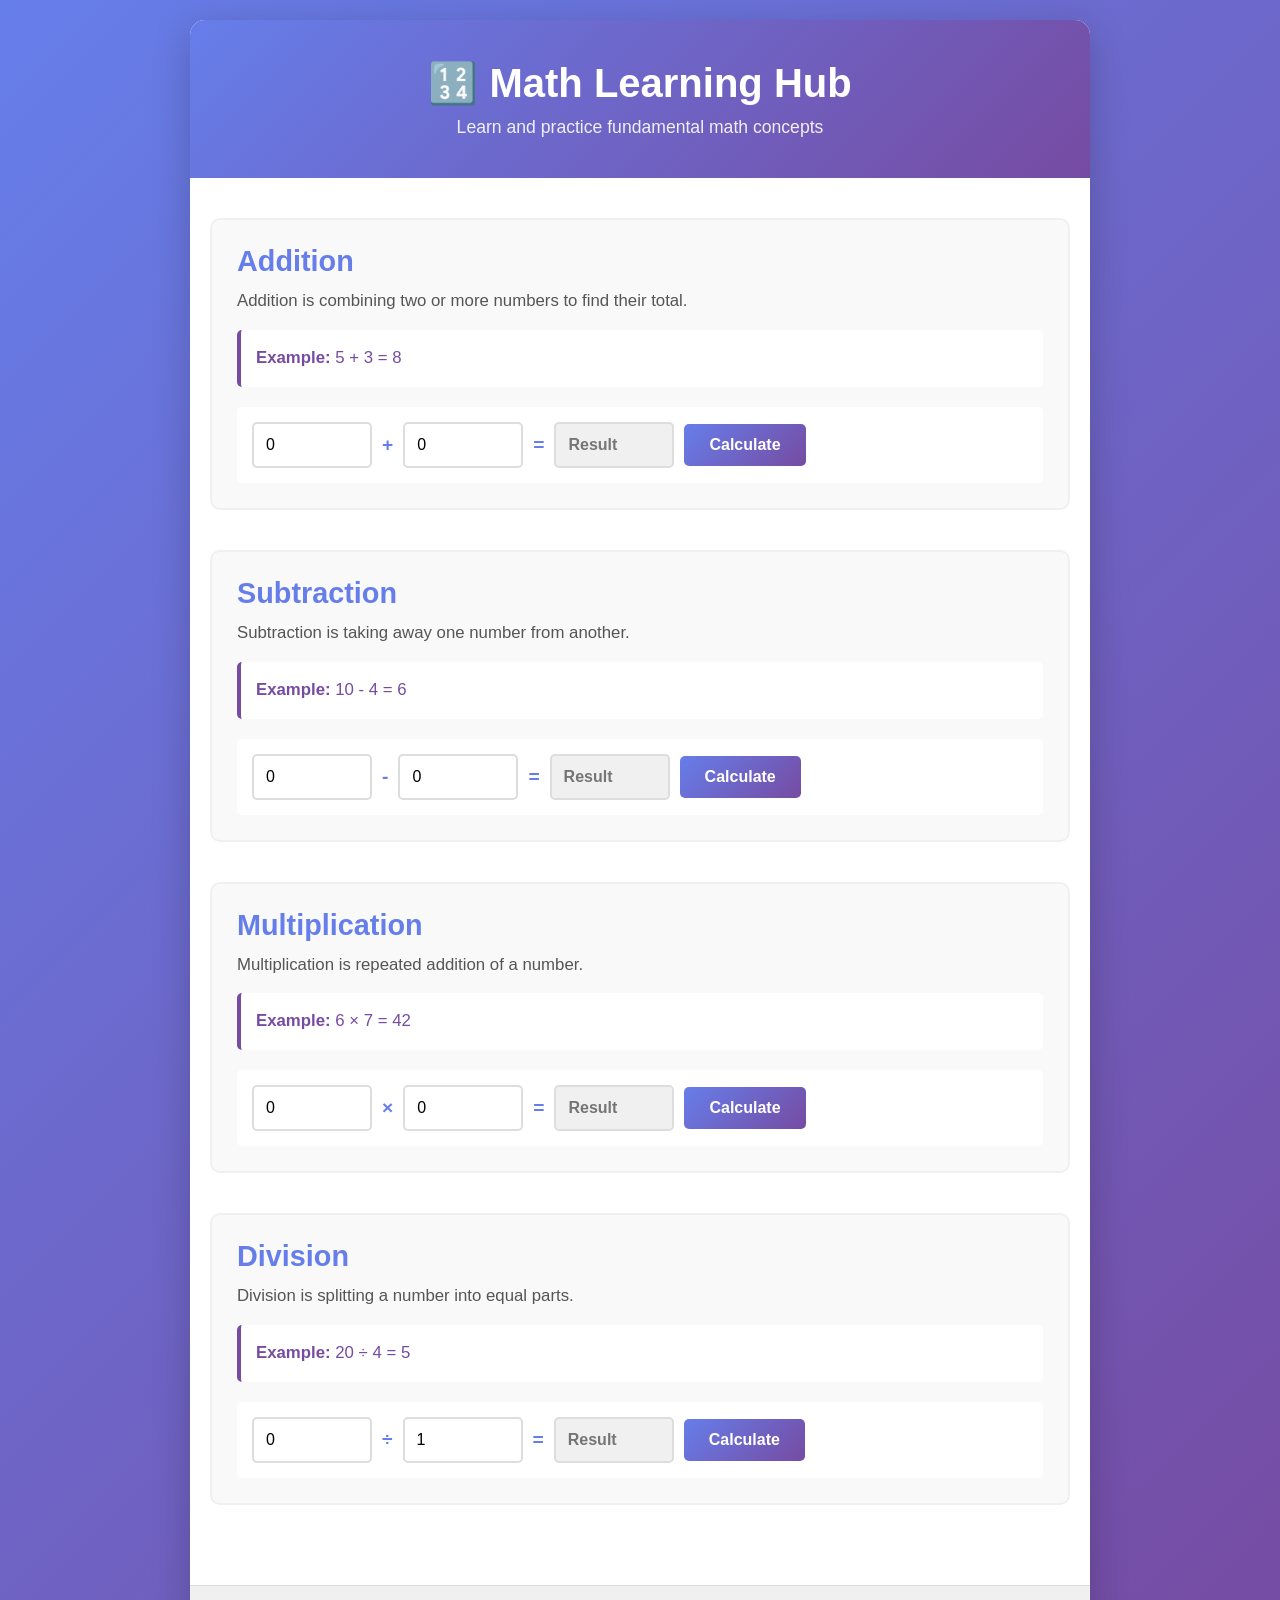
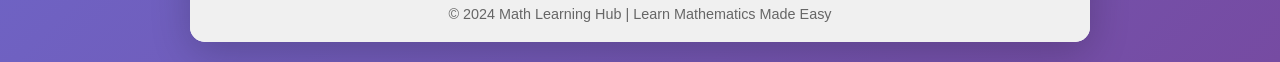
==== index.html @ d288c05b "Add HTML, CSS, JavaScript, and README files for math teaching webpage" ====
<!DOCTYPE html>
<html lang="en">
<head>
    <meta charset="UTF-8">
    <meta name="viewport" content="width=device-width, initial-scale=1.0">
    <title>Math Teaching Web Page</title>
    <link rel="stylesheet" href="styles.css">
</head>
<body>
    <div class="container">
        <header>
            <h1>🔢 Math Learning Hub</h1>
            <p>Learn and practice fundamental math concepts</p>
        </header>

        <main>
            <section class="topic" id="addition">
                <h2>Addition</h2>
                <p>Addition is combining two or more numbers to find their total.</p>
                <div class="example">
                    <p><strong>Example:</strong> 5 + 3 = 8</p>
                </div>
                <div class="practice">
                    <input type="number" id="addNum1" placeholder="First number" value="0">
                    <span>+</span>
                    <input type="number" id="addNum2" placeholder="Second number" value="0">
                    <span>=</span>
                    <input type="number" id="addResult" placeholder="Result" readonly>
                    <button onclick="calculateAddition()">Calculate</button>
                </div>
            </section>

            <section class="topic" id="subtraction">
                <h2>Subtraction</h2>
                <p>Subtraction is taking away one number from another.</p>
                <div class="example">
                    <p><strong>Example:</strong> 10 - 4 = 6</p>
                </div>
                <div class="practice">
                    <input type="number" id="subNum1" placeholder="First number" value="0">
                    <span>-</span>
                    <input type="number" id="subNum2" placeholder="Second number" value="0">
                    <span>=</span>
                    <input type="number" id="subResult" placeholder="Result" readonly>
                    <button onclick="calculateSubtraction()">Calculate</button>
                </div>
            </section>

            <section class="topic" id="multiplication">
                <h2>Multiplication</h2>
                <p>Multiplication is repeated addition of a number.</p>
                <div class="example">
                    <p><strong>Example:</strong> 6 × 7 = 42</p>
                </div>
                <div class="practice">
                    <input type="number" id="mulNum1" placeholder="First number" value="0">
                    <span>×</span>
                    <input type="number" id="mulNum2" placeholder="Second number" value="0">
                    <span>=</span>
                    <input type="number" id="mulResult" placeholder="Result" readonly>
                    <button onclick="calculateMultiplication()">Calculate</button>
                </div>
            </section>

            <section class="topic" id="division">
                <h2>Division</h2>
                <p>Division is splitting a number into equal parts.</p>
                <div class="example">
                    <p><strong>Example:</strong> 20 ÷ 4 = 5</p>
                </div>
                <div class="practice">
                    <input type="number" id="divNum1" placeholder="Dividend" value="0">
                    <span>÷</span>
                    <input type="number" id="divNum2" placeholder="Divisor" value="1">
                    <span>=</span>
                    <input type="number" id="divResult" placeholder="Result" readonly>
                    <button onclick="calculateDivision()">Calculate</button>
                </div>
            </section>
        </main>

        <footer>
            <p>&copy; 2024 Math Learning Hub | Learn Mathematics Made Easy</p>
        </footer>
    </div>

    <script src="script.js"></script>
</body>
</html>
---- styles.css ----
* {
    margin: 0;
    padding: 0;
    box-sizing: border-box;
}

body {
    font-family: 'Segoe UI', Tahoma, Geneva, Verdana, sans-serif;
    background: linear-gradient(135deg, #667eea 0%, #764ba2 100%);
    min-height: 100vh;
    padding: 20px;
}

.container {
    max-width: 900px;
    margin: 0 auto;
    background: white;
    border-radius: 15px;
    box-shadow: 0 10px 40px rgba(0, 0, 0, 0.2);
    overflow: hidden;
}

header {
    background: linear-gradient(135deg, #667eea 0%, #764ba2 100%);
    color: white;
    padding: 40px 20px;
    text-align: center;
}

header h1 {
    font-size: 2.5em;
    margin-bottom: 10px;
}

header p {
    font-size: 1.1em;
    opacity: 0.9;
}

main {
    padding: 40px 20px;
}

.topic {
    margin-bottom: 40px;
    padding: 25px;
    border: 2px solid #f0f0f0;
    border-radius: 10px;
    background: #f9f9f9;
    transition: all 0.3s ease;
}

.topic:hover {
    box-shadow: 0 5px 20px rgba(102, 126, 234, 0.1);
    border-color: #667eea;
}

.topic h2 {
    color: #667eea;
    margin-bottom: 10px;
    font-size: 1.8em;
}

.topic p {
    color: #555;
    margin-bottom: 15px;
    line-height: 1.6;
    font-size: 1.05em;
}

.example {
    background: white;
    padding: 15px;
    border-left: 4px solid #764ba2;
    margin-bottom: 20px;
    border-radius: 5px;
}

.example p {
    color: #764ba2;
    font-weight: 500;
    margin: 0;
}

.practice {
    display: flex;
    align-items: center;
    gap: 10px;
    flex-wrap: wrap;
    background: white;
    padding: 15px;
    border-radius: 5px;
}

.practice input {
    padding: 12px;
    border: 2px solid #ddd;
    border-radius: 5px;
    font-size: 1em;
    width: 120px;
    transition: border-color 0.3s ease;
}

.practice input:focus {
    outline: none;
    border-color: #667eea;
}

.practice input[readonly] {
    background: #f0f0f0;
    color: #667eea;
    font-weight: bold;
}

.practice span {
    font-weight: bold;
    color: #667eea;
    font-size: 1.2em;
}

.practice button {
    padding: 12px 25px;
    background: linear-gradient(135deg, #667eea 0%, #764ba2 100%);
    color: white;
    border: none;
    border-radius: 5px;
    font-size: 1em;
    font-weight: bold;
    cursor: pointer;
    transition: transform 0.2s ease, box-shadow 0.2s ease;
}

.practice button:hover {
    transform: translateY(-2px);
    box-shadow: 0 5px 15px rgba(102, 126, 234, 0.4);
}

.practice button:active {
    transform: translateY(0);
}

footer {
    background: #f0f0f0;
    color: #666;
    text-align: center;
    padding: 20px;
    border-top: 1px solid #ddd;
}

footer p {
    margin: 0;
    font-size: 0.9em;
}

/* Responsive Design */
@media (max-width: 768px) {
    header h1 {
        font-size: 2em;
    }

    .topic {
        padding: 15px;
    }

    .practice input {
        width: 100px;
        padding: 10px;
    }

    .practice button {
        padding: 10px 20px;
    }
}
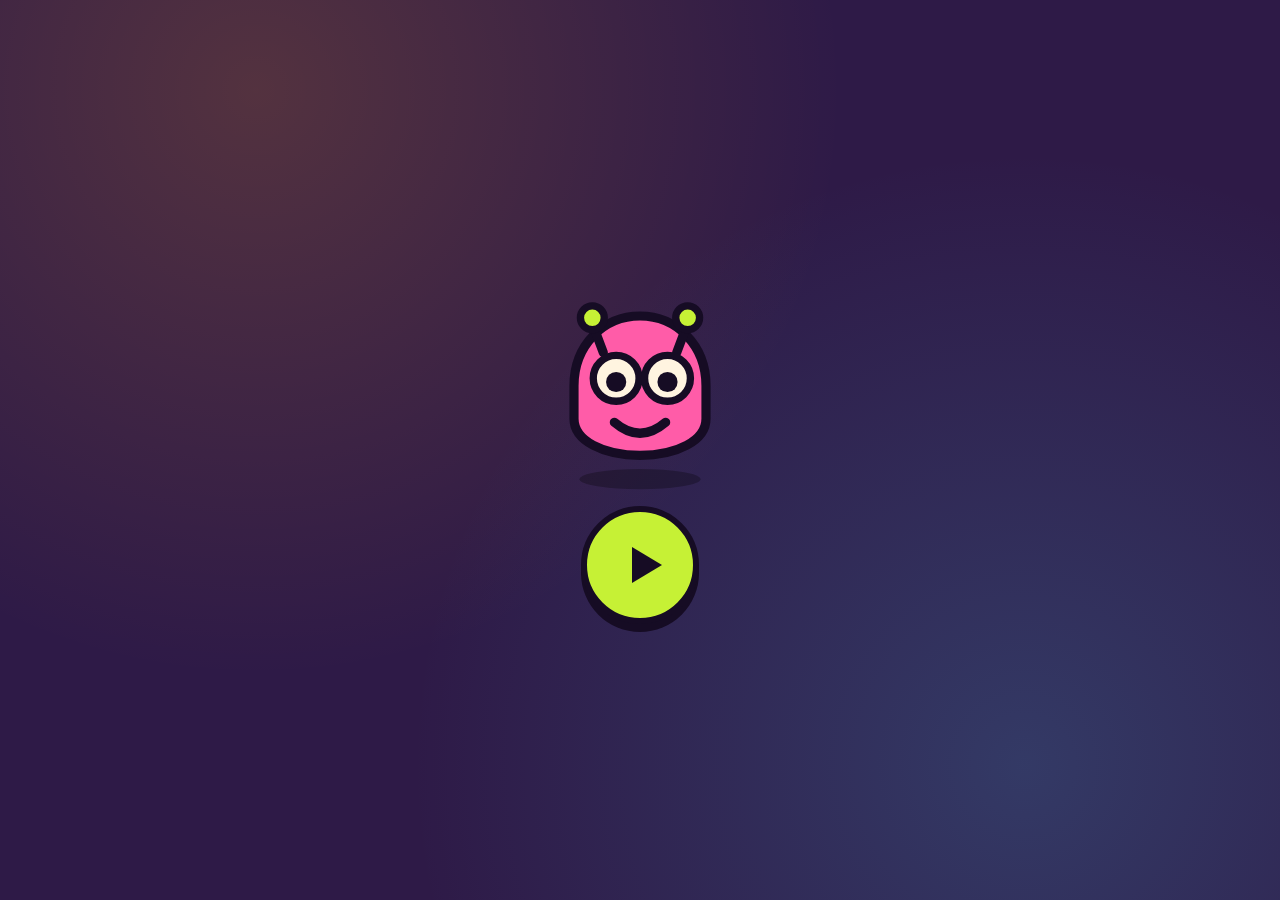
==== commit d7349346: "Add files via upload" ====
--- a/index.html
+++ b/index.html
@@ -1,89 +1,699 @@
 <!DOCTYPE html>
 <html lang="en">
 <head>
-    <meta charset="UTF-8">
-    <meta name="viewport" content="width=device-width, initial-scale=1.0">
-    <title>Math Teaching Web Page</title>
-    <link rel="stylesheet" href="styles.css">
+<meta charset="utf-8">
+<meta name="viewport" content="width=device-width, initial-scale=1, viewport-fit=cover, user-scalable=no">
+<meta name="apple-mobile-web-app-capable" content="yes">
+<meta name="apple-mobile-web-app-status-bar-style" content="black-translucent">
+<meta name="apple-mobile-web-app-title" content="Grumbo">
+<meta name="theme-color" content="#2E1A47">
+<link rel="manifest" href="manifest.json">
+<link rel="apple-touch-icon" href="apple-touch-icon.png">
+<link rel="icon" href="icon-192.png">
+<title>Grumbo Counts</title>
+<link rel="preconnect" href="https://fonts.googleapis.com">
+<link rel="preconnect" href="https://fonts.gstatic.com" crossorigin>
+<link href="https://fonts.googleapis.com/css2?family=Fredoka:wght@500;600;700&display=swap" rel="stylesheet">
+<style>
+  :root{
+    --grape:#2E1A47;
+    --lime:#C6F135;
+    --pink:#FF5CA8;
+    --tangerine:#FF9F1C;
+    --sky:#4CC9F0;
+    --cream:#FFF4E0;
+    --ink:#160C24;
+  }
+
+  *{box-sizing:border-box;-webkit-tap-highlight-color:transparent;-webkit-user-select:none;user-select:none}
+  html,body{height:100%;overflow:hidden}
+
+  body{
+    margin:0;
+    font-family:'Fredoka',system-ui,-apple-system,sans-serif;
+    background:var(--grape);
+    background-image:
+      radial-gradient(circle at 20% 10%, rgba(255,159,28,.18), transparent 45%),
+      radial-gradient(circle at 80% 85%, rgba(76,201,240,.18), transparent 48%);
+    color:var(--cream);
+    display:flex;
+    justify-content:center;
+    touch-action:manipulation;
+  }
+
+  .stage{
+    width:100%;max-width:460px;
+    display:flex;flex-direction:column;
+    padding:
+      calc(env(safe-area-inset-top) + 10px) 14px
+      calc(env(safe-area-inset-bottom) + 14px);
+  }
+
+  .screen{display:none;flex-direction:column;flex:1;gap:12px}
+  .screen.on{display:flex}
+
+  /* ============ TITLE ============ */
+  .hero{display:flex;flex-direction:column;align-items:center;justify-content:center;flex:1;gap:14px}
+  #heroMonster{width:min(58vw,220px);height:min(58vw,220px);animation:breathe 3.4s ease-in-out infinite}
+  @keyframes breathe{0%,100%{transform:translateY(0) scale(1)}50%{transform:translateY(-10px) scale(1.03)}}
+
+  .playbtn{
+    width:118px;height:118px;border-radius:50%;
+    background:var(--lime);border:6px solid var(--ink);
+    box-shadow:0 8px 0 var(--ink);
+    display:grid;place-items:center;cursor:pointer;
+    animation:pulse 1.9s ease-in-out infinite;
+  }
+  .playbtn:active{transform:translateY(8px);box-shadow:0 0 0 var(--ink);animation:none}
+  .playbtn svg{width:48px;height:48px;margin-left:8px}
+  @keyframes pulse{
+    0%,100%{box-shadow:0 8px 0 var(--ink)}
+    50%{box-shadow:0 8px 0 var(--ink),0 0 0 16px rgba(198,241,53,.16)}
+  }
+
+  /* ============ MODE PICKER ============ */
+  .modes{display:flex;flex-direction:column;gap:14px;flex:1;justify-content:center}
+  .mode{
+    background:rgba(255,244,224,.09);
+    border:5px solid var(--ink);
+    border-radius:26px;
+    box-shadow:0 6px 0 var(--ink);
+    padding:16px;
+    display:flex;align-items:center;gap:16px;
+    cursor:pointer;
+  }
+  .mode:active{transform:translateY(6px);box-shadow:0 0 0 var(--ink)}
+  .mode svg{width:76px;height:76px;flex:none}
+  .mode-name{font-size:26px;font-weight:700;color:var(--cream)}
+
+  .rangepick{display:flex;gap:12px;justify-content:center;padding-bottom:4px}
+  .range{
+    flex:1;
+    background:rgba(255,244,224,.09);
+    border:4px solid rgba(255,244,224,.25);
+    border-radius:20px;padding:12px;
+    display:flex;justify-content:center;gap:7px;align-items:center;flex-wrap:wrap;
+    cursor:pointer;
+  }
+  .range[aria-pressed="true"]{background:var(--tangerine);border-color:var(--ink);box-shadow:0 5px 0 var(--ink)}
+  .range i{width:13px;height:13px;border-radius:50%;background:var(--cream);display:block}
+  .range[aria-pressed="true"] i{background:var(--ink)}
+
+  /* ============ PLAY ============ */
+  .topbar{display:flex;align-items:center;justify-content:space-between;height:44px}
+  .home,.askbtn{
+    width:44px;height:44px;border-radius:50%;border:none;
+    background:rgba(255,244,224,.13);display:grid;place-items:center;cursor:pointer;
+  }
+  .home svg{width:22px;height:22px}
+  .askbtn svg{width:24px;height:24px}
+  .stars{display:flex;gap:6px}
+  .stars svg{width:26px;height:26px}
+  .stars .s{fill:rgba(255,244,224,.2)}
+  .stars .s.lit{fill:var(--tangerine);animation:pop .4s ease}
+  @keyframes pop{0%{transform:scale(.3)}60%{transform:scale(1.35)}100%{transform:scale(1)}}
+
+  .tray{
+    background:rgba(0,0,0,.18);
+    border-radius:28px;
+    padding:14px;
+    display:flex;flex-wrap:wrap;align-content:center;justify-content:center;
+    gap:10px;
+    min-height:150px;
+    flex:1;
+  }
+  .tray.pair{gap:0;padding:0;background:none;flex-wrap:nowrap;align-items:stretch}
+  .half{
+    flex:1;margin:0 5px;
+    background:rgba(0,0,0,.18);border-radius:26px;
+    border:5px solid transparent;
+    display:flex;flex-wrap:wrap;align-content:center;justify-content:center;gap:9px;
+    padding:12px;cursor:pointer;
+  }
+  .half:active{transform:scale(.97)}
+  .half.win{border-color:var(--lime);background:rgba(198,241,53,.16)}
+  .half.nope{animation:shake .4s ease}
+
+  .item{width:52px;height:52px;display:block}
+  .item.small{width:40px;height:40px}
+  .item.tap{cursor:pointer}
+  .item.counting{animation:bounce .45s ease}
+  .item.eaten{animation:vanish .4s ease forwards}
+  .item.arrive{animation:drop .35s ease backwards}
+  @keyframes bounce{0%,100%{transform:translateY(0) scale(1)}45%{transform:translateY(-16px) scale(1.22)}}
+  @keyframes vanish{to{transform:scale(0) rotate(35deg);opacity:0}}
+  @keyframes drop{from{transform:translateY(-26px) scale(.4);opacity:0}}
+
+  .bay{display:flex;justify-content:center;padding:2px 0}
+  #monster{width:104px;height:104px;display:block}
+  .bay.yay #monster{animation:hop .55s ease}
+  .bay.hmm #monster{animation:shake .45s ease}
+  @keyframes hop{0%,100%{transform:translateY(0)}35%{transform:translateY(-24px) rotate(-7deg)}65%{transform:translateY(-9px) rotate(5deg)}}
+  @keyframes shake{0%,100%{transform:translateX(0)}25%{transform:translateX(-10px)}75%{transform:translateX(10px)}}
+
+  .choices{display:flex;gap:12px;justify-content:center}
+  .num{
+    flex:1;max-width:110px;aspect-ratio:1;
+    background:var(--cream);color:var(--ink);
+    border:5px solid var(--ink);border-radius:24px;
+    box-shadow:0 7px 0 var(--ink);
+    font-family:inherit;font-size:52px;font-weight:700;
+    display:grid;place-items:center;cursor:pointer;
+  }
+  .num:active{transform:translateY(7px);box-shadow:0 0 0 var(--ink)}
+  .num.right{background:var(--lime);animation:pop .45s ease}
+  .num.nope{animation:shake .4s ease;background:rgba(255,244,224,.45)}
+
+  .target{display:flex;align-items:center;justify-content:center;gap:14px}
+  .bignum{
+    width:104px;height:104px;
+    background:var(--sky);color:var(--ink);
+    border:6px solid var(--ink);border-radius:26px;
+    box-shadow:0 7px 0 var(--ink);
+    font-size:62px;font-weight:700;
+    display:grid;place-items:center;
+  }
+  .tally{display:flex;gap:6px;flex-wrap:wrap;max-width:150px}
+  .tally i{width:16px;height:16px;border-radius:50%;background:rgba(255,244,224,.22);display:block}
+  .tally i.on{background:var(--lime);animation:pop .3s ease}
+
+  /* ============ CELEBRATE ============ */
+  .party{flex:1;display:flex;flex-direction:column;align-items:center;justify-content:center;gap:20px}
+  #partyMonster{width:min(52vw,200px);height:min(52vw,200px);animation:hop .6s ease 3}
+  .bigstars{display:flex;gap:10px}
+  .bigstars svg{width:46px;height:46px;fill:var(--tangerine)}
+  .bigstars svg:nth-child(1){animation:pop .5s ease .10s backwards}
+  .bigstars svg:nth-child(2){animation:pop .5s ease .25s backwards}
+  .bigstars svg:nth-child(3){animation:pop .5s ease .40s backwards}
+  .bigstars svg:nth-child(4){animation:pop .5s ease .55s backwards}
+  .bigstars svg:nth-child(5){animation:pop .5s ease .70s backwards}
+
+  .confetti{position:fixed;inset:0;pointer-events:none;overflow:hidden;z-index:9}
+  .confetti b{position:absolute;width:11px;height:16px;border-radius:2px;animation:fall 1.5s linear forwards}
+  @keyframes fall{to{transform:translateY(105vh) rotate(560deg);opacity:.2}}
+
+  @media (prefers-reduced-motion:reduce){*{animation:none !important}}
+</style>
 </head>
 <body>
-    <div class="container">
-        <header>
-            <h1>🔢 Math Learning Hub</h1>
-            <p>Learn and practice fundamental math concepts</p>
-        </header>
-
-        <main>
-            <section class="topic" id="addition">
-                <h2>Addition</h2>
-                <p>Addition is combining two or more numbers to find their total.</p>
-                <div class="example">
-                    <p><strong>Example:</strong> 5 + 3 = 8</p>
-                </div>
-                <div class="practice">
-                    <input type="number" id="addNum1" placeholder="First number" value="0">
-                    <span>+</span>
-                    <input type="number" id="addNum2" placeholder="Second number" value="0">
-                    <span>=</span>
-                    <input type="number" id="addResult" placeholder="Result" readonly>
-                    <button onclick="calculateAddition()">Calculate</button>
-                </div>
-            </section>
-
-            <section class="topic" id="subtraction">
-                <h2>Subtraction</h2>
-                <p>Subtraction is taking away one number from another.</p>
-                <div class="example">
-                    <p><strong>Example:</strong> 10 - 4 = 6</p>
-                </div>
-                <div class="practice">
-                    <input type="number" id="subNum1" placeholder="First number" value="0">
-                    <span>-</span>
-                    <input type="number" id="subNum2" placeholder="Second number" value="0">
-                    <span>=</span>
-                    <input type="number" id="subResult" placeholder="Result" readonly>
-                    <button onclick="calculateSubtraction()">Calculate</button>
-                </div>
-            </section>
-
-            <section class="topic" id="multiplication">
-                <h2>Multiplication</h2>
-                <p>Multiplication is repeated addition of a number.</p>
-                <div class="example">
-                    <p><strong>Example:</strong> 6 × 7 = 42</p>
-                </div>
-                <div class="practice">
-                    <input type="number" id="mulNum1" placeholder="First number" value="0">
-                    <span>×</span>
-                    <input type="number" id="mulNum2" placeholder="Second number" value="0">
-                    <span>=</span>
-                    <input type="number" id="mulResult" placeholder="Result" readonly>
-                    <button onclick="calculateMultiplication()">Calculate</button>
-                </div>
-            </section>
-
-            <section class="topic" id="division">
-                <h2>Division</h2>
-                <p>Division is splitting a number into equal parts.</p>
-                <div class="example">
-                    <p><strong>Example:</strong> 20 ÷ 4 = 5</p>
-                </div>
-                <div class="practice">
-                    <input type="number" id="divNum1" placeholder="Dividend" value="0">
-                    <span>÷</span>
-                    <input type="number" id="divNum2" placeholder="Divisor" value="1">
-                    <span>=</span>
-                    <input type="number" id="divResult" placeholder="Result" readonly>
-                    <button onclick="calculateDivision()">Calculate</button>
-                </div>
-            </section>
-        </main>
-
-        <footer>
-            <p>&copy; 2024 Math Learning Hub | Learn Mathematics Made Easy</p>
-        </footer>
+<div class="stage">
+
+  <!-- ===== TITLE ===== -->
+  <section class="screen on" id="s-title">
+    <div class="hero">
+      <svg id="heroMonster" viewBox="0 0 120 120"></svg>
+      <div class="playbtn" id="play" role="button" aria-label="Play">
+        <svg viewBox="0 0 24 24"><path d="M6 3l15 9-15 9z" fill="#160C24"/></svg>
+      </div>
     </div>
-
-    <script src="script.js"></script>
+  </section>
+
+  <!-- ===== MODE PICKER ===== -->
+  <section class="screen" id="s-modes">
+    <div class="topbar">
+      <button class="home" id="homeFromModes" aria-label="Back">
+        <svg viewBox="0 0 24 24"><path d="M3 11l9-8 9 8v10a1 1 0 01-1 1h-5v-7H9v7H4a1 1 0 01-1-1z" fill="#FFF4E0"/></svg>
+      </button>
+      <div></div>
+      <div style="width:44px"></div>
+    </div>
+
+    <div class="modes">
+      <div class="mode" data-mode="count" role="button" aria-label="How many">
+        <svg viewBox="0 0 100 100">
+          <circle cx="28" cy="34" r="13" fill="#FF5CA8" stroke="#160C24" stroke-width="4"/>
+          <circle cx="58" cy="34" r="13" fill="#FF5CA8" stroke="#160C24" stroke-width="4"/>
+          <circle cx="43" cy="62" r="13" fill="#FF5CA8" stroke="#160C24" stroke-width="4"/>
+          <text x="76" y="78" font-family="Fredoka,sans-serif" font-size="46" font-weight="700" fill="#C6F135">3</text>
+        </svg>
+        <div class="mode-name">How many?</div>
+      </div>
+
+      <div class="mode" data-mode="feed" role="button" aria-label="Feed me">
+        <svg viewBox="0 0 100 100">
+          <rect x="8" y="26" width="42" height="42" rx="10" fill="#4CC9F0" stroke="#160C24" stroke-width="4"/>
+          <text x="20" y="59" font-family="Fredoka,sans-serif" font-size="32" font-weight="700" fill="#160C24">4</text>
+          <circle cx="68" cy="38" r="10" fill="#FF9F1C" stroke="#160C24" stroke-width="4"/>
+          <circle cx="88" cy="56" r="10" fill="#FF9F1C" stroke="#160C24" stroke-width="4"/>
+          <circle cx="66" cy="70" r="10" fill="#FF9F1C" stroke="#160C24" stroke-width="4"/>
+        </svg>
+        <div class="mode-name">Feed me</div>
+      </div>
+
+      <div class="mode" data-mode="more" role="button" aria-label="Which is more">
+        <svg viewBox="0 0 100 100">
+          <circle cx="22" cy="42" r="10" fill="#C6F135" stroke="#160C24" stroke-width="4"/>
+          <circle cx="22" cy="66" r="10" fill="#C6F135" stroke="#160C24" stroke-width="4"/>
+          <path d="M50 28v48" stroke="#FFF4E0" stroke-width="4" stroke-linecap="round" opacity=".35"/>
+          <circle cx="74" cy="28" r="10" fill="#FF5CA8" stroke="#160C24" stroke-width="4"/>
+          <circle cx="74" cy="52" r="10" fill="#FF5CA8" stroke="#160C24" stroke-width="4"/>
+          <circle cx="74" cy="76" r="10" fill="#FF5CA8" stroke="#160C24" stroke-width="4"/>
+        </svg>
+        <div class="mode-name">Which is more?</div>
+      </div>
+    </div>
+
+    <div class="rangepick" id="ranges">
+      <div class="range" data-max="5" aria-pressed="true" role="button" aria-label="Up to five">
+        <i></i><i></i><i></i><i></i><i></i>
+      </div>
+      <div class="range" data-max="10" aria-pressed="false" role="button" aria-label="Up to ten">
+        <i></i><i></i><i></i><i></i><i></i><i></i><i></i><i></i><i></i><i></i>
+      </div>
+    </div>
+  </section>
+
+  <!-- ===== PLAY ===== -->
+  <section class="screen" id="s-play">
+    <div class="topbar">
+      <button class="home" id="homeBtn" aria-label="Back">
+        <svg viewBox="0 0 24 24"><path d="M3 11l9-8 9 8v10a1 1 0 01-1 1h-5v-7H9v7H4a1 1 0 01-1-1z" fill="#FFF4E0"/></svg>
+      </button>
+      <div class="stars" id="stars"></div>
+      <button class="askbtn" id="repeat" aria-label="Say it again">
+        <svg viewBox="0 0 24 24"><path d="M4 9h4l5-5v16l-5-5H4zM17 8a5 5 0 010 8" fill="none" stroke="#FFF4E0" stroke-width="2.4" stroke-linejoin="round" stroke-linecap="round"/></svg>
+      </button>
+    </div>
+
+    <div class="bay" id="bay">
+      <svg id="monster" viewBox="0 0 120 120"></svg>
+    </div>
+
+    <div class="tray" id="tray"></div>
+
+    <div id="controls"></div>
+  </section>
+
+  <!-- ===== CELEBRATE ===== -->
+  <section class="screen" id="s-party">
+    <div class="party">
+      <svg id="partyMonster" viewBox="0 0 120 120"></svg>
+      <div class="bigstars" id="bigstars"></div>
+      <div class="playbtn" id="againBtn" role="button" aria-label="Play again">
+        <svg viewBox="0 0 24 24"><path d="M6 3l15 9-15 9z" fill="#160C24"/></svg>
+      </div>
+    </div>
+  </section>
+
+</div>
+<div class="confetti" id="confetti"></div>
+
+<script>
+(function(){
+"use strict";
+
+/* ============================================================
+   Grumbo Counts — counting game for kids who can't read yet.
+   Every instruction is spoken. Nothing can be failed.
+   ============================================================ */
+
+var ROUND = 5;
+var WORDS = ["zero","one","two","three","four","five",
+             "six","seven","eight","nine","ten"];
+
+var state = { mode:"count", max:5, target:0, got:0, step:0, busy:false, prompt:"" };
+
+function $(id){ return document.getElementById(id); }
+var SCREENS = ["s-title","s-modes","s-play","s-party"];
+function show(id){ SCREENS.forEach(function(s){ $(s).classList.toggle("on", s===id); }); }
+function rand(lo,hi){ return Math.floor(Math.random()*(hi-lo+1))+lo; }
+function pick(a){ return a[rand(0,a.length-1)]; }
+
+/* ---------------- Voice ----------------
+   iOS blocks speech until a real user gesture, so the first tap
+   on the play button primes it with a silent utterance. */
+var voiceReady=false, voice=null;
+
+function primeVoice(){
+  if (voiceReady || !("speechSynthesis" in window)) return;
+  try{
+    var u = new SpeechSynthesisUtterance(" ");
+    u.volume = 0;
+    speechSynthesis.speak(u);
+    voiceReady = true;
+  }catch(e){}
+}
+function chooseVoice(){
+  if (!("speechSynthesis" in window)) return;
+  var all = speechSynthesis.getVoices();
+  if (!all.length) return;
+  voice = all.filter(function(v){ return /^en/i.test(v.lang) && v.localService; })[0]
+       || all.filter(function(v){ return /^en/i.test(v.lang); })[0]
+       || all[0];
+}
+if ("speechSynthesis" in window){
+  chooseVoice();
+  speechSynthesis.onvoiceschanged = chooseVoice;
+}
+function say(text, opts){
+  if (!("speechSynthesis" in window)) return;
+  opts = opts || {};
+  try{
+    if (opts.interrupt !== false) speechSynthesis.cancel();
+    var u = new SpeechSynthesisUtterance(text);
+    if (voice) u.voice = voice;
+    u.rate  = opts.rate  || 0.82;
+    u.pitch = opts.pitch || 1.25;
+    u.volume = 1;
+    speechSynthesis.speak(u);
+  }catch(e){}
+}
+
+/* ---------------- Blips ---------------- */
+var actx = null;
+function blip(freq, dur){
+  try{
+    if (!actx) actx = new (window.AudioContext || window.webkitAudioContext)();
+    if (actx.state === "suspended") actx.resume();
+    dur = dur || .18;
+    var o = actx.createOscillator(), g = actx.createGain();
+    o.type = "sine"; o.frequency.value = freq;
+    g.gain.setValueAtTime(.001, actx.currentTime);
+    g.gain.exponentialRampToValueAtTime(.22, actx.currentTime + .01);
+    g.gain.exponentialRampToValueAtTime(.001, actx.currentTime + dur);
+    o.connect(g); g.connect(actx.destination);
+    o.start(); o.stop(actx.currentTime + dur + .02);
+  }catch(e){}
+}
+
+/* ---------------- Monster ---------------- */
+function monsterSVG(mood){
+  var mouth = mood === "yay" ? "M40 78q20 22 40 0"
+            : mood === "hmm" ? "M46 88q14 -11 28 0"
+            : "M46 82q14 12 28 0";
+  var r = mood === "yay" ? 6.5 : mood === "hmm" ? 4 : 5.5;
+  return ''
+   + '<ellipse cx="60" cy="113" rx="33" ry="5.5" fill="rgba(0,0,0,.28)"/>'
+   + '<path d="M24 62c0-22 16-38 36-38s36 16 36 38v18c0 12-16 20-36 20s-36-8-36-20z" '
+   +   'fill="#FF5CA8" stroke="#160C24" stroke-width="5" stroke-linejoin="round"/>'
+   + '<path d="M34 28l6 16M86 28l-6 16" stroke="#160C24" stroke-width="5" stroke-linecap="round"/>'
+   + '<circle cx="34" cy="25" r="6.5" fill="#C6F135" stroke="#160C24" stroke-width="4"/>'
+   + '<circle cx="86" cy="25" r="6.5" fill="#C6F135" stroke="#160C24" stroke-width="4"/>'
+   + '<circle cx="47" cy="58" r="12.5" fill="#FFF4E0" stroke="#160C24" stroke-width="4"/>'
+   + '<circle cx="75" cy="58" r="12.5" fill="#FFF4E0" stroke="#160C24" stroke-width="4"/>'
+   + '<circle cx="47" cy="60" r="'+r+'" fill="#160C24"/>'
+   + '<circle cx="75" cy="60" r="'+r+'" fill="#160C24"/>'
+   + '<path d="'+mouth+'" fill="none" stroke="#160C24" stroke-width="5" stroke-linecap="round"/>';
+}
+function setMonster(el, mood){ el.innerHTML = monsterSVG(mood); }
+
+/* ---------------- Snacks ---------------- */
+var SNACKS = [
+  '<path d="M28 22c0-5 4-9 9-9 3 0 5 1.6 6 3.4 1-1.8 3-3.4 6-3.4 5 0 9 4 9 9 0 12-8 26-15 26S28 34 28 22z" fill="#FF5CA8" stroke="#160C24" stroke-width="4"/><path d="M43 15V7" stroke="#160C24" stroke-width="4" stroke-linecap="round"/>',
+  '<path d="M32 6l7 17 18 1-14 12 5 18-16-10-16 10 5-18L7 24l18-1z" fill="#FFD84D" stroke="#160C24" stroke-width="4" stroke-linejoin="round"/>',
+  '<circle cx="32" cy="38" r="19" fill="#4CC9F0" stroke="#160C24" stroke-width="4"/><path d="M32 19c0-6 5-10 10-11-1 6-4 10-10 11z" fill="#C6F135" stroke="#160C24" stroke-width="3.5"/>',
+  '<circle cx="32" cy="34" r="20" fill="#FF9F1C" stroke="#160C24" stroke-width="4"/><circle cx="26" cy="28" r="3.4" fill="#160C24"/><circle cx="38" cy="32" r="3.4" fill="#160C24"/><circle cx="29" cy="42" r="3.4" fill="#160C24"/>'
+];
+var snackIndex = 0;
+function snackSVG(cls){
+  return '<svg class="item '+(cls||"")+'" viewBox="0 0 64 64">'+SNACKS[snackIndex]+'</svg>';
+}
+
+/* ---------------- Stars ---------------- */
+var STAR_PATH = 'M12 2l3 6.6 7.2.8-5.4 4.9 1.5 7.1L12 17.8 5.7 21.4l1.5-7.1L1.8 9.4 9 8.6z';
+function drawStars(){
+  var out = "";
+  for (var i=0;i<ROUND;i++){
+    out += '<svg viewBox="0 0 24 24"><path class="s" d="'+STAR_PATH+'"/></svg>';
+  }
+  $("stars").innerHTML = out;
+  paintStars();
+}
+function paintStars(){
+  Array.prototype.forEach.call($("stars").querySelectorAll(".s"), function(s,i){
+    s.classList.toggle("lit", i < state.step);
+  });
+}
+
+/* ---------------- Confetti ---------------- */
+function confetti(){
+  var box = $("confetti"), colors = ["#C6F135","#FF5CA8","#FF9F1C","#4CC9F0","#FFF4E0"];
+  for (var i=0;i<34;i++){
+    var b = document.createElement("b");
+    b.style.left = rand(0,100) + "vw";
+    b.style.top = "-24px";
+    b.style.background = pick(colors);
+    b.style.animationDelay = (Math.random()*.35) + "s";
+    box.appendChild(b);
+  }
+  setTimeout(function(){ box.innerHTML = ""; }, 2200);
+}
+
+/* ============================================================
+   ROUND FLOW
+   ============================================================ */
+function startRound(mode){
+  state.mode = mode;
+  state.step = 0;
+  drawStars();
+  show("s-play");
+  nextTurn();
+}
+
+function nextTurn(){
+  if (state.step >= ROUND){ party(); return; }
+  state.busy = false;
+  $("bay").className = "bay";
+  setMonster($("monster"), "idle");
+  snackIndex = rand(0, SNACKS.length-1);
+
+  if (state.mode === "count") turnCount();
+  else if (state.mode === "feed") turnFeed();
+  else turnMore();
+}
+
+/* ---- Mode 1: How many? ---- */
+function turnCount(){
+  var n = rand(1, state.max);
+  state.target = n;
+
+  var tray = $("tray");
+  tray.className = "tray";
+  tray.innerHTML = "";
+  for (var i=0;i<n;i++){
+    tray.insertAdjacentHTML("beforeend", snackSVG(n>6 ? "small arrive" : "arrive"));
+  }
+  Array.prototype.forEach.call(tray.children, function(c,i){
+    c.style.animationDelay = (i*0.07)+"s";
+  });
+
+  var opts = [n], guard = 0;
+  while (opts.length < 3 && guard++ < 80){
+    var c = n + pick([-2,-1,1,2]);
+    if (c >= 1 && c <= state.max && opts.indexOf(c) === -1) opts.push(c);
+  }
+  var f = 1;
+  while (opts.length < 3 && f <= state.max){
+    if (opts.indexOf(f) === -1) opts.push(f);
+    f++;
+  }
+  for (var k=opts.length-1;k>0;k--){
+    var j = rand(0,k), t = opts[k]; opts[k] = opts[j]; opts[j] = t;
+  }
+
+  var html = '<div class="choices">';
+  opts.forEach(function(v){ html += '<button class="num" data-v="'+v+'">'+v+'</button>'; });
+  $("controls").innerHTML = html + '</div>';
+
+  Array.prototype.forEach.call($("controls").querySelectorAll(".num"), function(b){
+    b.addEventListener("click", function(){ pickNumber(Number(b.dataset.v), b); });
+  });
+
+  state.prompt = "How many?";
+  setTimeout(function(){ say(state.prompt); }, 420);
+}
+
+function pickNumber(v, btn){
+  if (state.busy) return;
+  if (v !== state.target){ nudge(btn, "num"); return; }
+  state.busy = true;
+  btn.classList.add("right");
+  countAloud(win);
+}
+
+/* The teaching moment: light each item, name its number. */
+function countAloud(done){
+  var items = $("tray").querySelectorAll(".item"), i = 0;
+  (function step(){
+    if (i >= items.length){ setTimeout(done, 420); return; }
+    var it = items[i];
+    it.classList.add("counting");
+    blip(440 + i*55, .16);
+    say(WORDS[i+1], { rate:.8 });
+    setTimeout(function(){ it.classList.remove("counting"); }, 450);
+    i++;
+    setTimeout(step, 620);
+  })();
+}
+
+/* ---- Mode 2: Feed me N ---- */
+function turnFeed(){
+  var n = rand(1, Math.min(state.max, 6));
+  state.target = n;
+  state.got = 0;
+
+  var tray = $("tray");
+  tray.className = "tray";
+  tray.innerHTML = "";
+  var pool = n + rand(2,4);
+  for (var i=0;i<pool;i++){
+    tray.insertAdjacentHTML("beforeend", snackSVG("tap arrive"));
+  }
+  Array.prototype.forEach.call(tray.children, function(c,i){
+    c.style.animationDelay = (i*0.05)+"s";
+    c.addEventListener("click", function(){ feedOne(c); });
+  });
+
+  var tally = "";
+  for (var t=0;t<n;t++) tally += "<i></i>";
+  $("controls").innerHTML =
+    '<div class="target"><div class="bignum">'+n+'</div><div class="tally" id="tally">'+tally+'</div></div>';
+
+  state.prompt = "Give me " + WORDS[n] + "!";
+  setTimeout(function(){ say(state.prompt); }, 420);
+}
+
+function feedOne(item){
+  if (state.busy || item.classList.contains("eaten")) return;
+  state.got++;
+  item.classList.add("eaten");
+  item.style.pointerEvents = "none";
+  blip(440 + state.got*60, .15);
+  say(WORDS[state.got], { rate:.85 });
+
+  var pips = $("tally").children;
+  if (pips[state.got-1]) pips[state.got-1].classList.add("on");
+
+  var bay = $("bay");
+  bay.className = "bay";
+  void bay.offsetWidth;
+  bay.className = "bay yay";
+  setMonster($("monster"), "yay");
+  setTimeout(function(){ setMonster($("monster"), "idle"); }, 500);
+
+  if (state.got >= state.target){
+    state.busy = true;
+    setTimeout(win, 950);
+  }
+}
+
+/* ---- Mode 3: Which is more? ---- */
+function turnMore(){
+  var a = rand(1, state.max), b, guard = 0;
+  do { b = rand(1, state.max); guard++; }
+  while (Math.abs(a-b) < 2 && guard < 60);
+  if (a === b) b = (a < state.max) ? a+1 : a-1;
+
+  state.target = (a > b) ? 0 : 1;
+
+  var tray = $("tray");
+  tray.className = "tray pair";
+  tray.innerHTML = '<div class="half" data-i="0"></div><div class="half" data-i="1"></div>';
+  var halves = tray.children;
+
+  [a,b].forEach(function(count, idx){
+    for (var i=0;i<count;i++){
+      halves[idx].insertAdjacentHTML("beforeend", snackSVG("small arrive"));
+    }
+    Array.prototype.forEach.call(halves[idx].children, function(c,i){
+      c.style.animationDelay = (i*0.05)+"s";
+    });
+    halves[idx].addEventListener("click", function(){ pickHalf(idx, halves[idx]); });
+  });
+
+  $("controls").innerHTML = "";
+  state.prompt = "Which one has more?";
+  setTimeout(function(){ say(state.prompt); }, 420);
+}
+
+function pickHalf(idx, node){
+  if (state.busy) return;
+  if (idx !== state.target){ nudge(node, "half"); return; }
+  state.busy = true;
+  node.classList.add("win");
+  say("More!");
+  blip(660,.16);
+  setTimeout(win, 950);
+}
+
+/* ---- Gentle wrong-answer: no penalty, just try again ---- */
+function nudge(node, kind){
+  node.classList.add("nope");
+  setTimeout(function(){ node.classList.remove("nope"); }, 430);
+  $("bay").className = "bay hmm";
+  setMonster($("monster"), "hmm");
+  blip(220, .2);
+  say(pick(["Try again","Hmm, look again","Have another go"]));
+  setTimeout(function(){
+    $("bay").className = "bay";
+    setMonster($("monster"), "idle");
+  }, 750);
+}
+
+/* ---- Winning a turn ---- */
+var CHEERS = ["Yes!","Yum!","Well done!","That's it!","Good job!","Delicious!"];
+function win(){
+  state.step++;
+  paintStars();
+  $("bay").className = "bay yay";
+  setMonster($("monster"), "yay");
+  blip(660,.14);
+  setTimeout(function(){ blip(880,.2); }, 110);
+  say(pick(CHEERS), { rate:.9 });
+  setTimeout(nextTurn, 1500);
+}
+
+function party(){
+  show("s-party");
+  setMonster($("partyMonster"), "yay");
+  var out = "";
+  for (var i=0;i<ROUND;i++){
+    out += '<svg viewBox="0 0 24 24"><path d="'+STAR_PATH+'"/></svg>';
+  }
+  $("bigstars").innerHTML = out;
+  confetti();
+  [523,659,784,1047].forEach(function(f,i){
+    setTimeout(function(){ blip(f,.22); }, i*140);
+  });
+  setTimeout(function(){ say("You did it! Hooray!", { rate:.9 }); }, 700);
+}
+
+/* ============================================================
+   WIRING
+   ============================================================ */
+setMonster($("heroMonster"), "idle");
+setMonster($("monster"), "idle");
+
+$("play").addEventListener("click", function(){
+  primeVoice();
+  blip(660,.15);
+  show("s-modes");
+  setTimeout(function(){ say("Pick a game!"); }, 300);
+});
+
+$("s-modes").addEventListener("click", function(e){
+  var m = e.target.closest(".mode");
+  if (m){ blip(560,.14); startRound(m.dataset.mode); return; }
+  var r = e.target.closest(".range");
+  if (r){
+    state.max = Number(r.dataset.max);
+    Array.prototype.forEach.call($("ranges").children, function(x){
+      x.setAttribute("aria-pressed", x === r);
+    });
+    blip(500,.12);
+  }
+});
+
+$("homeBtn").addEventListener("click", function(){
+  if ("speechSynthesis" in window) speechSynthesis.cancel();
+  show("s-modes");
+});
+$("homeFromModes").addEventListener("click", function(){ show("s-title"); });
+$("repeat").addEventListener("click", function(){ say(state.prompt); });
+$("againBtn").addEventListener("click", function(){ startRound(state.mode); });
+
+drawStars();
+})();
+</script>
 </body>
-</html>+</html>
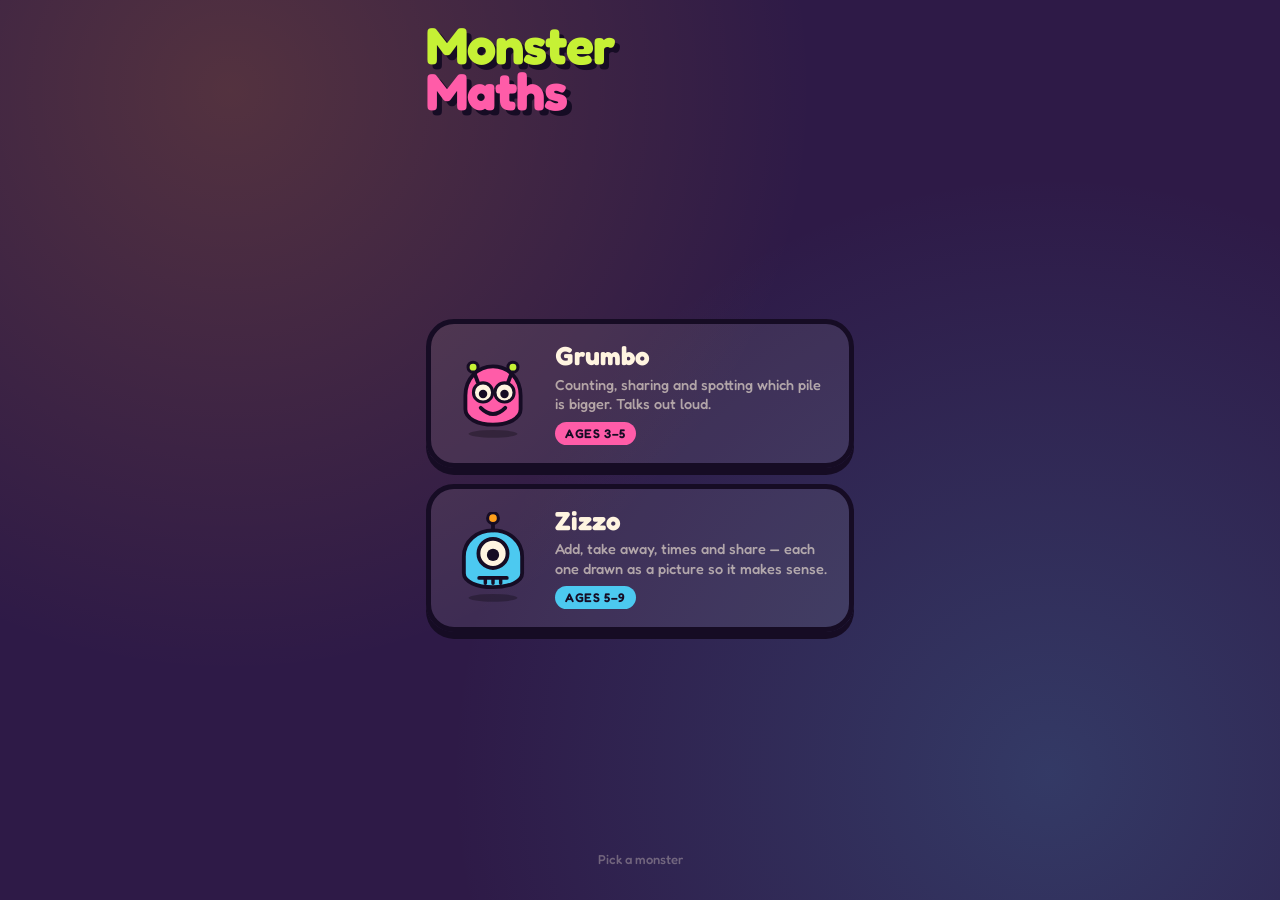
==== commit f522d48b: "Add files via upload" ====
--- a/index.html
+++ b/index.html
@@ -5,12 +5,12 @@
 <meta name="viewport" content="width=device-width, initial-scale=1, viewport-fit=cover, user-scalable=no">
 <meta name="apple-mobile-web-app-capable" content="yes">
 <meta name="apple-mobile-web-app-status-bar-style" content="black-translucent">
-<meta name="apple-mobile-web-app-title" content="Grumbo">
+<meta name="apple-mobile-web-app-title" content="Monster Maths">
 <meta name="theme-color" content="#2E1A47">
 <link rel="manifest" href="manifest.json">
 <link rel="apple-touch-icon" href="apple-touch-icon.png">
 <link rel="icon" href="icon-192.png">
-<title>Grumbo Counts</title>
+<title>Monster Maths</title>
 <link rel="preconnect" href="https://fonts.googleapis.com">
 <link rel="preconnect" href="https://fonts.gstatic.com" crossorigin>
 <link href="https://fonts.googleapis.com/css2?family=Fredoka:wght@500;600;700&display=swap" rel="stylesheet">
@@ -33,164 +33,58 @@
     font-family:'Fredoka',system-ui,-apple-system,sans-serif;
     background:var(--grape);
     background-image:
-      radial-gradient(circle at 20% 10%, rgba(255,159,28,.18), transparent 45%),
-      radial-gradient(circle at 80% 85%, rgba(76,201,240,.18), transparent 48%);
+      radial-gradient(circle at 18% 10%, rgba(255,159,28,.18), transparent 44%),
+      radial-gradient(circle at 82% 86%, rgba(76,201,240,.18), transparent 46%);
     color:var(--cream);
-    display:flex;
-    justify-content:center;
+    display:flex;justify-content:center;
     touch-action:manipulation;
   }
 
   .stage{
     width:100%;max-width:460px;
-    display:flex;flex-direction:column;
-    padding:
-      calc(env(safe-area-inset-top) + 10px) 14px
-      calc(env(safe-area-inset-bottom) + 14px);
+    display:flex;flex-direction:column;gap:16px;
+    padding:calc(env(safe-area-inset-top) + 22px) 16px calc(env(safe-area-inset-bottom) + 20px);
   }
 
-  .screen{display:none;flex-direction:column;flex:1;gap:12px}
-  .screen.on{display:flex}
+  .wordmark{
+    font-size:clamp(38px,12vw,52px);
+    font-weight:700;line-height:.88;letter-spacing:-.02em;
+    margin:0;color:var(--lime);text-shadow:5px 5px 0 var(--ink);
+    flex:none;
+  }
+  .wordmark span{display:block;color:var(--pink)}
 
-  /* ============ TITLE ============ */
-  .hero{display:flex;flex-direction:column;align-items:center;justify-content:center;flex:1;gap:14px}
-  #heroMonster{width:min(58vw,220px);height:min(58vw,220px);animation:breathe 3.4s ease-in-out infinite}
-  @keyframes breathe{0%,100%{transform:translateY(0) scale(1)}50%{transform:translateY(-10px) scale(1.03)}}
+  .doors{display:flex;flex-direction:column;gap:16px;flex:1;justify-content:center;min-height:0}
 
-  .playbtn{
-    width:118px;height:118px;border-radius:50%;
-    background:var(--lime);border:6px solid var(--ink);
-    box-shadow:0 8px 0 var(--ink);
-    display:grid;place-items:center;cursor:pointer;
-    animation:pulse 1.9s ease-in-out infinite;
+  .door{
+    display:flex;align-items:center;gap:16px;
+    background:rgba(255,244,224,.08);
+    border:5px solid var(--ink);border-radius:28px;
+    box-shadow:0 7px 0 var(--ink);
+    padding:18px 16px;cursor:pointer;
+    text-decoration:none;color:inherit;
+    transition:transform .07s ease, box-shadow .07s ease;
   }
-  .playbtn:active{transform:translateY(8px);box-shadow:0 0 0 var(--ink);animation:none}
-  .playbtn svg{width:48px;height:48px;margin-left:8px}
-  @keyframes pulse{
-    0%,100%{box-shadow:0 8px 0 var(--ink)}
-    50%{box-shadow:0 8px 0 var(--ink),0 0 0 16px rgba(198,241,53,.16)}
+  .door:active{transform:translateY(7px);box-shadow:0 0 0 var(--ink)}
+  .door svg{width:92px;height:92px;flex:none}
+  .door h2{margin:0;font-size:26px;font-weight:700;line-height:1.05}
+  .door p{margin:5px 0 0;font-size:14.5px;font-weight:500;color:rgba(255,244,224,.6);line-height:1.35}
+  .door .age{
+    display:inline-block;margin-top:8px;
+    font-size:12.5px;font-weight:600;letter-spacing:.05em;
+    padding:4px 10px;border-radius:20px;
+  }
+  .door.little .age{background:var(--pink);color:var(--ink)}
+  .door.big .age{background:var(--sky);color:var(--ink)}
+
+  .foot{
+    text-align:center;font-size:13px;font-weight:500;
+    color:rgba(255,244,224,.32);flex:none;
   }
 
-  /* ============ MODE PICKER ============ */
-  .modes{display:flex;flex-direction:column;gap:14px;flex:1;justify-content:center}
-  .mode{
-    background:rgba(255,244,224,.09);
-    border:5px solid var(--ink);
-    border-radius:26px;
-    box-shadow:0 6px 0 var(--ink);
-    padding:16px;
-    display:flex;align-items:center;gap:16px;
-    cursor:pointer;
-  }
-  .mode:active{transform:translateY(6px);box-shadow:0 0 0 var(--ink)}
-  .mode svg{width:76px;height:76px;flex:none}
-  .mode-name{font-size:26px;font-weight:700;color:var(--cream)}
-
-  .rangepick{display:flex;gap:12px;justify-content:center;padding-bottom:4px}
-  .range{
-    flex:1;
-    background:rgba(255,244,224,.09);
-    border:4px solid rgba(255,244,224,.25);
-    border-radius:20px;padding:12px;
-    display:flex;justify-content:center;gap:7px;align-items:center;flex-wrap:wrap;
-    cursor:pointer;
-  }
-  .range[aria-pressed="true"]{background:var(--tangerine);border-color:var(--ink);box-shadow:0 5px 0 var(--ink)}
-  .range i{width:13px;height:13px;border-radius:50%;background:var(--cream);display:block}
-  .range[aria-pressed="true"] i{background:var(--ink)}
-
-  /* ============ PLAY ============ */
-  .topbar{display:flex;align-items:center;justify-content:space-between;height:44px}
-  .home,.askbtn{
-    width:44px;height:44px;border-radius:50%;border:none;
-    background:rgba(255,244,224,.13);display:grid;place-items:center;cursor:pointer;
-  }
-  .home svg{width:22px;height:22px}
-  .askbtn svg{width:24px;height:24px}
-  .stars{display:flex;gap:6px}
-  .stars svg{width:26px;height:26px}
-  .stars .s{fill:rgba(255,244,224,.2)}
-  .stars .s.lit{fill:var(--tangerine);animation:pop .4s ease}
-  @keyframes pop{0%{transform:scale(.3)}60%{transform:scale(1.35)}100%{transform:scale(1)}}
-
-  .tray{
-    background:rgba(0,0,0,.18);
-    border-radius:28px;
-    padding:14px;
-    display:flex;flex-wrap:wrap;align-content:center;justify-content:center;
-    gap:10px;
-    min-height:150px;
-    flex:1;
-  }
-  .tray.pair{gap:0;padding:0;background:none;flex-wrap:nowrap;align-items:stretch}
-  .half{
-    flex:1;margin:0 5px;
-    background:rgba(0,0,0,.18);border-radius:26px;
-    border:5px solid transparent;
-    display:flex;flex-wrap:wrap;align-content:center;justify-content:center;gap:9px;
-    padding:12px;cursor:pointer;
-  }
-  .half:active{transform:scale(.97)}
-  .half.win{border-color:var(--lime);background:rgba(198,241,53,.16)}
-  .half.nope{animation:shake .4s ease}
-
-  .item{width:52px;height:52px;display:block}
-  .item.small{width:40px;height:40px}
-  .item.tap{cursor:pointer}
-  .item.counting{animation:bounce .45s ease}
-  .item.eaten{animation:vanish .4s ease forwards}
-  .item.arrive{animation:drop .35s ease backwards}
-  @keyframes bounce{0%,100%{transform:translateY(0) scale(1)}45%{transform:translateY(-16px) scale(1.22)}}
-  @keyframes vanish{to{transform:scale(0) rotate(35deg);opacity:0}}
-  @keyframes drop{from{transform:translateY(-26px) scale(.4);opacity:0}}
-
-  .bay{display:flex;justify-content:center;padding:2px 0}
-  #monster{width:104px;height:104px;display:block}
-  .bay.yay #monster{animation:hop .55s ease}
-  .bay.hmm #monster{animation:shake .45s ease}
-  @keyframes hop{0%,100%{transform:translateY(0)}35%{transform:translateY(-24px) rotate(-7deg)}65%{transform:translateY(-9px) rotate(5deg)}}
-  @keyframes shake{0%,100%{transform:translateX(0)}25%{transform:translateX(-10px)}75%{transform:translateX(10px)}}
-
-  .choices{display:flex;gap:12px;justify-content:center}
-  .num{
-    flex:1;max-width:110px;aspect-ratio:1;
-    background:var(--cream);color:var(--ink);
-    border:5px solid var(--ink);border-radius:24px;
-    box-shadow:0 7px 0 var(--ink);
-    font-family:inherit;font-size:52px;font-weight:700;
-    display:grid;place-items:center;cursor:pointer;
-  }
-  .num:active{transform:translateY(7px);box-shadow:0 0 0 var(--ink)}
-  .num.right{background:var(--lime);animation:pop .45s ease}
-  .num.nope{animation:shake .4s ease;background:rgba(255,244,224,.45)}
-
-  .target{display:flex;align-items:center;justify-content:center;gap:14px}
-  .bignum{
-    width:104px;height:104px;
-    background:var(--sky);color:var(--ink);
-    border:6px solid var(--ink);border-radius:26px;
-    box-shadow:0 7px 0 var(--ink);
-    font-size:62px;font-weight:700;
-    display:grid;place-items:center;
-  }
-  .tally{display:flex;gap:6px;flex-wrap:wrap;max-width:150px}
-  .tally i{width:16px;height:16px;border-radius:50%;background:rgba(255,244,224,.22);display:block}
-  .tally i.on{background:var(--lime);animation:pop .3s ease}
-
-  /* ============ CELEBRATE ============ */
-  .party{flex:1;display:flex;flex-direction:column;align-items:center;justify-content:center;gap:20px}
-  #partyMonster{width:min(52vw,200px);height:min(52vw,200px);animation:hop .6s ease 3}
-  .bigstars{display:flex;gap:10px}
-  .bigstars svg{width:46px;height:46px;fill:var(--tangerine)}
-  .bigstars svg:nth-child(1){animation:pop .5s ease .10s backwards}
-  .bigstars svg:nth-child(2){animation:pop .5s ease .25s backwards}
-  .bigstars svg:nth-child(3){animation:pop .5s ease .40s backwards}
-  .bigstars svg:nth-child(4){animation:pop .5s ease .55s backwards}
-  .bigstars svg:nth-child(5){animation:pop .5s ease .70s backwards}
-
-  .confetti{position:fixed;inset:0;pointer-events:none;overflow:hidden;z-index:9}
-  .confetti b{position:absolute;width:11px;height:16px;border-radius:2px;animation:fall 1.5s linear forwards}
-  @keyframes fall{to{transform:translateY(105vh) rotate(560deg);opacity:.2}}
+  @keyframes float{0%,100%{transform:translateY(0)}50%{transform:translateY(-7px)}}
+  .door.little svg{animation:float 3.2s ease-in-out infinite}
+  .door.big svg{animation:float 3.2s ease-in-out .9s infinite}
 
   @media (prefers-reduced-motion:reduce){*{animation:none !important}}
 </style>
@@ -198,502 +92,53 @@
 <body>
 <div class="stage">
 
-  <!-- ===== TITLE ===== -->
-  <section class="screen on" id="s-title">
-    <div class="hero">
-      <svg id="heroMonster" viewBox="0 0 120 120"></svg>
-      <div class="playbtn" id="play" role="button" aria-label="Play">
-        <svg viewBox="0 0 24 24"><path d="M6 3l15 9-15 9z" fill="#160C24"/></svg>
+  <h1 class="wordmark">Monster<span>Maths</span></h1>
+
+  <div class="doors">
+
+    <a class="door little" href="count.html">
+      <svg viewBox="0 0 120 120">
+        <ellipse cx="60" cy="112" rx="32" ry="5" fill="rgba(0,0,0,.28)"/>
+        <path d="M24 62c0-22 16-38 36-38s36 16 36 38v18c0 12-16 20-36 20s-36-8-36-20z"
+              fill="#FF5CA8" stroke="#160C24" stroke-width="5" stroke-linejoin="round"/>
+        <path d="M34 28l6 16M86 28l-6 16" stroke="#160C24" stroke-width="5" stroke-linecap="round"/>
+        <circle cx="34" cy="25" r="6.5" fill="#C6F135" stroke="#160C24" stroke-width="4"/>
+        <circle cx="86" cy="25" r="6.5" fill="#C6F135" stroke="#160C24" stroke-width="4"/>
+        <circle cx="47" cy="58" r="12.5" fill="#FFF4E0" stroke="#160C24" stroke-width="4"/>
+        <circle cx="75" cy="58" r="12.5" fill="#FFF4E0" stroke="#160C24" stroke-width="4"/>
+        <circle cx="47" cy="60" r="5.5" fill="#160C24"/>
+        <circle cx="75" cy="60" r="5.5" fill="#160C24"/>
+        <path d="M44 78q16 16 32 0" fill="none" stroke="#160C24" stroke-width="5" stroke-linecap="round"/>
+      </svg>
+      <div>
+        <h2>Grumbo</h2>
+        <p>Counting, sharing and spotting which pile is bigger. Talks out loud.</p>
+        <span class="age">AGES 3–5</span>
       </div>
-    </div>
-  </section>
+    </a>
 
-  <!-- ===== MODE PICKER ===== -->
-  <section class="screen" id="s-modes">
-    <div class="topbar">
-      <button class="home" id="homeFromModes" aria-label="Back">
-        <svg viewBox="0 0 24 24"><path d="M3 11l9-8 9 8v10a1 1 0 01-1 1h-5v-7H9v7H4a1 1 0 01-1-1z" fill="#FFF4E0"/></svg>
-      </button>
-      <div></div>
-      <div style="width:44px"></div>
-    </div>
+    <a class="door big" href="math.html">
+      <svg viewBox="0 0 120 120">
+        <ellipse cx="60" cy="112" rx="32" ry="5" fill="rgba(0,0,0,.28)"/>
+        <path d="M22 58c0-20 17-34 38-34s38 14 38 34v22c0 11-17 18-38 18s-38-7-38-18z"
+              fill="#4CC9F0" stroke="#160C24" stroke-width="5" stroke-linejoin="round"/>
+        <path d="M60 24V8" stroke="#160C24" stroke-width="5" stroke-linecap="round"/>
+        <circle cx="60" cy="8" r="7" fill="#FF9F1C" stroke="#160C24" stroke-width="4"/>
+        <circle cx="60" cy="54" r="19" fill="#FFF4E0" stroke="#160C24" stroke-width="5"/>
+        <circle cx="60" cy="56" r="8" fill="#160C24"/>
+        <path d="M42 86h36" stroke="#160C24" stroke-width="5" stroke-linecap="round"/>
+        <path d="M50 86v7M60 86v7M70 86v7" stroke="#160C24" stroke-width="4.5" stroke-linecap="round"/>
+      </svg>
+      <div>
+        <h2>Zizzo</h2>
+        <p>Add, take away, times and share &mdash; each one drawn as a picture so it makes sense.</p>
+        <span class="age">AGES 5–9</span>
+      </div>
+    </a>
 
-    <div class="modes">
-      <div class="mode" data-mode="count" role="button" aria-label="How many">
-        <svg viewBox="0 0 100 100">
-          <circle cx="28" cy="34" r="13" fill="#FF5CA8" stroke="#160C24" stroke-width="4"/>
-          <circle cx="58" cy="34" r="13" fill="#FF5CA8" stroke="#160C24" stroke-width="4"/>
-          <circle cx="43" cy="62" r="13" fill="#FF5CA8" stroke="#160C24" stroke-width="4"/>
-          <text x="76" y="78" font-family="Fredoka,sans-serif" font-size="46" font-weight="700" fill="#C6F135">3</text>
-        </svg>
-        <div class="mode-name">How many?</div>
-      </div>
+  </div>
 
-      <div class="mode" data-mode="feed" role="button" aria-label="Feed me">
-        <svg viewBox="0 0 100 100">
-          <rect x="8" y="26" width="42" height="42" rx="10" fill="#4CC9F0" stroke="#160C24" stroke-width="4"/>
-          <text x="20" y="59" font-family="Fredoka,sans-serif" font-size="32" font-weight="700" fill="#160C24">4</text>
-          <circle cx="68" cy="38" r="10" fill="#FF9F1C" stroke="#160C24" stroke-width="4"/>
-          <circle cx="88" cy="56" r="10" fill="#FF9F1C" stroke="#160C24" stroke-width="4"/>
-          <circle cx="66" cy="70" r="10" fill="#FF9F1C" stroke="#160C24" stroke-width="4"/>
-        </svg>
-        <div class="mode-name">Feed me</div>
-      </div>
-
-      <div class="mode" data-mode="more" role="button" aria-label="Which is more">
-        <svg viewBox="0 0 100 100">
-          <circle cx="22" cy="42" r="10" fill="#C6F135" stroke="#160C24" stroke-width="4"/>
-          <circle cx="22" cy="66" r="10" fill="#C6F135" stroke="#160C24" stroke-width="4"/>
-          <path d="M50 28v48" stroke="#FFF4E0" stroke-width="4" stroke-linecap="round" opacity=".35"/>
-          <circle cx="74" cy="28" r="10" fill="#FF5CA8" stroke="#160C24" stroke-width="4"/>
-          <circle cx="74" cy="52" r="10" fill="#FF5CA8" stroke="#160C24" stroke-width="4"/>
-          <circle cx="74" cy="76" r="10" fill="#FF5CA8" stroke="#160C24" stroke-width="4"/>
-        </svg>
-        <div class="mode-name">Which is more?</div>
-      </div>
-    </div>
-
-    <div class="rangepick" id="ranges">
-      <div class="range" data-max="5" aria-pressed="true" role="button" aria-label="Up to five">
-        <i></i><i></i><i></i><i></i><i></i>
-      </div>
-      <div class="range" data-max="10" aria-pressed="false" role="button" aria-label="Up to ten">
-        <i></i><i></i><i></i><i></i><i></i><i></i><i></i><i></i><i></i><i></i>
-      </div>
-    </div>
-  </section>
-
-  <!-- ===== PLAY ===== -->
-  <section class="screen" id="s-play">
-    <div class="topbar">
-      <button class="home" id="homeBtn" aria-label="Back">
-        <svg viewBox="0 0 24 24"><path d="M3 11l9-8 9 8v10a1 1 0 01-1 1h-5v-7H9v7H4a1 1 0 01-1-1z" fill="#FFF4E0"/></svg>
-      </button>
-      <div class="stars" id="stars"></div>
-      <button class="askbtn" id="repeat" aria-label="Say it again">
-        <svg viewBox="0 0 24 24"><path d="M4 9h4l5-5v16l-5-5H4zM17 8a5 5 0 010 8" fill="none" stroke="#FFF4E0" stroke-width="2.4" stroke-linejoin="round" stroke-linecap="round"/></svg>
-      </button>
-    </div>
-
-    <div class="bay" id="bay">
-      <svg id="monster" viewBox="0 0 120 120"></svg>
-    </div>
-
-    <div class="tray" id="tray"></div>
-
-    <div id="controls"></div>
-  </section>
-
-  <!-- ===== CELEBRATE ===== -->
-  <section class="screen" id="s-party">
-    <div class="party">
-      <svg id="partyMonster" viewBox="0 0 120 120"></svg>
-      <div class="bigstars" id="bigstars"></div>
-      <div class="playbtn" id="againBtn" role="button" aria-label="Play again">
-        <svg viewBox="0 0 24 24"><path d="M6 3l15 9-15 9z" fill="#160C24"/></svg>
-      </div>
-    </div>
-  </section>
-
+  <p class="foot">Pick a monster</p>
 </div>
-<div class="confetti" id="confetti"></div>
-
-<script>
-(function(){
-"use strict";
-
-/* ============================================================
-   Grumbo Counts — counting game for kids who can't read yet.
-   Every instruction is spoken. Nothing can be failed.
-   ============================================================ */
-
-var ROUND = 5;
-var WORDS = ["zero","one","two","three","four","five",
-             "six","seven","eight","nine","ten"];
-
-var state = { mode:"count", max:5, target:0, got:0, step:0, busy:false, prompt:"" };
-
-function $(id){ return document.getElementById(id); }
-var SCREENS = ["s-title","s-modes","s-play","s-party"];
-function show(id){ SCREENS.forEach(function(s){ $(s).classList.toggle("on", s===id); }); }
-function rand(lo,hi){ return Math.floor(Math.random()*(hi-lo+1))+lo; }
-function pick(a){ return a[rand(0,a.length-1)]; }
-
-/* ---------------- Voice ----------------
-   iOS blocks speech until a real user gesture, so the first tap
-   on the play button primes it with a silent utterance. */
-var voiceReady=false, voice=null;
-
-function primeVoice(){
-  if (voiceReady || !("speechSynthesis" in window)) return;
-  try{
-    var u = new SpeechSynthesisUtterance(" ");
-    u.volume = 0;
-    speechSynthesis.speak(u);
-    voiceReady = true;
-  }catch(e){}
-}
-function chooseVoice(){
-  if (!("speechSynthesis" in window)) return;
-  var all = speechSynthesis.getVoices();
-  if (!all.length) return;
-  voice = all.filter(function(v){ return /^en/i.test(v.lang) && v.localService; })[0]
-       || all.filter(function(v){ return /^en/i.test(v.lang); })[0]
-       || all[0];
-}
-if ("speechSynthesis" in window){
-  chooseVoice();
-  speechSynthesis.onvoiceschanged = chooseVoice;
-}
-function say(text, opts){
-  if (!("speechSynthesis" in window)) return;
-  opts = opts || {};
-  try{
-    if (opts.interrupt !== false) speechSynthesis.cancel();
-    var u = new SpeechSynthesisUtterance(text);
-    if (voice) u.voice = voice;
-    u.rate  = opts.rate  || 0.82;
-    u.pitch = opts.pitch || 1.25;
-    u.volume = 1;
-    speechSynthesis.speak(u);
-  }catch(e){}
-}
-
-/* ---------------- Blips ---------------- */
-var actx = null;
-function blip(freq, dur){
-  try{
-    if (!actx) actx = new (window.AudioContext || window.webkitAudioContext)();
-    if (actx.state === "suspended") actx.resume();
-    dur = dur || .18;
-    var o = actx.createOscillator(), g = actx.createGain();
-    o.type = "sine"; o.frequency.value = freq;
-    g.gain.setValueAtTime(.001, actx.currentTime);
-    g.gain.exponentialRampToValueAtTime(.22, actx.currentTime + .01);
-    g.gain.exponentialRampToValueAtTime(.001, actx.currentTime + dur);
-    o.connect(g); g.connect(actx.destination);
-    o.start(); o.stop(actx.currentTime + dur + .02);
-  }catch(e){}
-}
-
-/* ---------------- Monster ---------------- */
-function monsterSVG(mood){
-  var mouth = mood === "yay" ? "M40 78q20 22 40 0"
-            : mood === "hmm" ? "M46 88q14 -11 28 0"
-            : "M46 82q14 12 28 0";
-  var r = mood === "yay" ? 6.5 : mood === "hmm" ? 4 : 5.5;
-  return ''
-   + '<ellipse cx="60" cy="113" rx="33" ry="5.5" fill="rgba(0,0,0,.28)"/>'
-   + '<path d="M24 62c0-22 16-38 36-38s36 16 36 38v18c0 12-16 20-36 20s-36-8-36-20z" '
-   +   'fill="#FF5CA8" stroke="#160C24" stroke-width="5" stroke-linejoin="round"/>'
-   + '<path d="M34 28l6 16M86 28l-6 16" stroke="#160C24" stroke-width="5" stroke-linecap="round"/>'
-   + '<circle cx="34" cy="25" r="6.5" fill="#C6F135" stroke="#160C24" stroke-width="4"/>'
-   + '<circle cx="86" cy="25" r="6.5" fill="#C6F135" stroke="#160C24" stroke-width="4"/>'
-   + '<circle cx="47" cy="58" r="12.5" fill="#FFF4E0" stroke="#160C24" stroke-width="4"/>'
-   + '<circle cx="75" cy="58" r="12.5" fill="#FFF4E0" stroke="#160C24" stroke-width="4"/>'
-   + '<circle cx="47" cy="60" r="'+r+'" fill="#160C24"/>'
-   + '<circle cx="75" cy="60" r="'+r+'" fill="#160C24"/>'
-   + '<path d="'+mouth+'" fill="none" stroke="#160C24" stroke-width="5" stroke-linecap="round"/>';
-}
-function setMonster(el, mood){ el.innerHTML = monsterSVG(mood); }
-
-/* ---------------- Snacks ---------------- */
-var SNACKS = [
-  '<path d="M28 22c0-5 4-9 9-9 3 0 5 1.6 6 3.4 1-1.8 3-3.4 6-3.4 5 0 9 4 9 9 0 12-8 26-15 26S28 34 28 22z" fill="#FF5CA8" stroke="#160C24" stroke-width="4"/><path d="M43 15V7" stroke="#160C24" stroke-width="4" stroke-linecap="round"/>',
-  '<path d="M32 6l7 17 18 1-14 12 5 18-16-10-16 10 5-18L7 24l18-1z" fill="#FFD84D" stroke="#160C24" stroke-width="4" stroke-linejoin="round"/>',
-  '<circle cx="32" cy="38" r="19" fill="#4CC9F0" stroke="#160C24" stroke-width="4"/><path d="M32 19c0-6 5-10 10-11-1 6-4 10-10 11z" fill="#C6F135" stroke="#160C24" stroke-width="3.5"/>',
-  '<circle cx="32" cy="34" r="20" fill="#FF9F1C" stroke="#160C24" stroke-width="4"/><circle cx="26" cy="28" r="3.4" fill="#160C24"/><circle cx="38" cy="32" r="3.4" fill="#160C24"/><circle cx="29" cy="42" r="3.4" fill="#160C24"/>'
-];
-var snackIndex = 0;
-function snackSVG(cls){
-  return '<svg class="item '+(cls||"")+'" viewBox="0 0 64 64">'+SNACKS[snackIndex]+'</svg>';
-}
-
-/* ---------------- Stars ---------------- */
-var STAR_PATH = 'M12 2l3 6.6 7.2.8-5.4 4.9 1.5 7.1L12 17.8 5.7 21.4l1.5-7.1L1.8 9.4 9 8.6z';
-function drawStars(){
-  var out = "";
-  for (var i=0;i<ROUND;i++){
-    out += '<svg viewBox="0 0 24 24"><path class="s" d="'+STAR_PATH+'"/></svg>';
-  }
-  $("stars").innerHTML = out;
-  paintStars();
-}
-function paintStars(){
-  Array.prototype.forEach.call($("stars").querySelectorAll(".s"), function(s,i){
-    s.classList.toggle("lit", i < state.step);
-  });
-}
-
-/* ---------------- Confetti ---------------- */
-function confetti(){
-  var box = $("confetti"), colors = ["#C6F135","#FF5CA8","#FF9F1C","#4CC9F0","#FFF4E0"];
-  for (var i=0;i<34;i++){
-    var b = document.createElement("b");
-    b.style.left = rand(0,100) + "vw";
-    b.style.top = "-24px";
-    b.style.background = pick(colors);
-    b.style.animationDelay = (Math.random()*.35) + "s";
-    box.appendChild(b);
-  }
-  setTimeout(function(){ box.innerHTML = ""; }, 2200);
-}
-
-/* ============================================================
-   ROUND FLOW
-   ============================================================ */
-function startRound(mode){
-  state.mode = mode;
-  state.step = 0;
-  drawStars();
-  show("s-play");
-  nextTurn();
-}
-
-function nextTurn(){
-  if (state.step >= ROUND){ party(); return; }
-  state.busy = false;
-  $("bay").className = "bay";
-  setMonster($("monster"), "idle");
-  snackIndex = rand(0, SNACKS.length-1);
-
-  if (state.mode === "count") turnCount();
-  else if (state.mode === "feed") turnFeed();
-  else turnMore();
-}
-
-/* ---- Mode 1: How many? ---- */
-function turnCount(){
-  var n = rand(1, state.max);
-  state.target = n;
-
-  var tray = $("tray");
-  tray.className = "tray";
-  tray.innerHTML = "";
-  for (var i=0;i<n;i++){
-    tray.insertAdjacentHTML("beforeend", snackSVG(n>6 ? "small arrive" : "arrive"));
-  }
-  Array.prototype.forEach.call(tray.children, function(c,i){
-    c.style.animationDelay = (i*0.07)+"s";
-  });
-
-  var opts = [n], guard = 0;
-  while (opts.length < 3 && guard++ < 80){
-    var c = n + pick([-2,-1,1,2]);
-    if (c >= 1 && c <= state.max && opts.indexOf(c) === -1) opts.push(c);
-  }
-  var f = 1;
-  while (opts.length < 3 && f <= state.max){
-    if (opts.indexOf(f) === -1) opts.push(f);
-    f++;
-  }
-  for (var k=opts.length-1;k>0;k--){
-    var j = rand(0,k), t = opts[k]; opts[k] = opts[j]; opts[j] = t;
-  }
-
-  var html = '<div class="choices">';
-  opts.forEach(function(v){ html += '<button class="num" data-v="'+v+'">'+v+'</button>'; });
-  $("controls").innerHTML = html + '</div>';
-
-  Array.prototype.forEach.call($("controls").querySelectorAll(".num"), function(b){
-    b.addEventListener("click", function(){ pickNumber(Number(b.dataset.v), b); });
-  });
-
-  state.prompt = "How many?";
-  setTimeout(function(){ say(state.prompt); }, 420);
-}
-
-function pickNumber(v, btn){
-  if (state.busy) return;
-  if (v !== state.target){ nudge(btn, "num"); return; }
-  state.busy = true;
-  btn.classList.add("right");
-  countAloud(win);
-}
-
-/* The teaching moment: light each item, name its number. */
-function countAloud(done){
-  var items = $("tray").querySelectorAll(".item"), i = 0;
-  (function step(){
-    if (i >= items.length){ setTimeout(done, 420); return; }
-    var it = items[i];
-    it.classList.add("counting");
-    blip(440 + i*55, .16);
-    say(WORDS[i+1], { rate:.8 });
-    setTimeout(function(){ it.classList.remove("counting"); }, 450);
-    i++;
-    setTimeout(step, 620);
-  })();
-}
-
-/* ---- Mode 2: Feed me N ---- */
-function turnFeed(){
-  var n = rand(1, Math.min(state.max, 6));
-  state.target = n;
-  state.got = 0;
-
-  var tray = $("tray");
-  tray.className = "tray";
-  tray.innerHTML = "";
-  var pool = n + rand(2,4);
-  for (var i=0;i<pool;i++){
-    tray.insertAdjacentHTML("beforeend", snackSVG("tap arrive"));
-  }
-  Array.prototype.forEach.call(tray.children, function(c,i){
-    c.style.animationDelay = (i*0.05)+"s";
-    c.addEventListener("click", function(){ feedOne(c); });
-  });
-
-  var tally = "";
-  for (var t=0;t<n;t++) tally += "<i></i>";
-  $("controls").innerHTML =
-    '<div class="target"><div class="bignum">'+n+'</div><div class="tally" id="tally">'+tally+'</div></div>';
-
-  state.prompt = "Give me " + WORDS[n] + "!";
-  setTimeout(function(){ say(state.prompt); }, 420);
-}
-
-function feedOne(item){
-  if (state.busy || item.classList.contains("eaten")) return;
-  state.got++;
-  item.classList.add("eaten");
-  item.style.pointerEvents = "none";
-  blip(440 + state.got*60, .15);
-  say(WORDS[state.got], { rate:.85 });
-
-  var pips = $("tally").children;
-  if (pips[state.got-1]) pips[state.got-1].classList.add("on");
-
-  var bay = $("bay");
-  bay.className = "bay";
-  void bay.offsetWidth;
-  bay.className = "bay yay";
-  setMonster($("monster"), "yay");
-  setTimeout(function(){ setMonster($("monster"), "idle"); }, 500);
-
-  if (state.got >= state.target){
-    state.busy = true;
-    setTimeout(win, 950);
-  }
-}
-
-/* ---- Mode 3: Which is more? ---- */
-function turnMore(){
-  var a = rand(1, state.max), b, guard = 0;
-  do { b = rand(1, state.max); guard++; }
-  while (Math.abs(a-b) < 2 && guard < 60);
-  if (a === b) b = (a < state.max) ? a+1 : a-1;
-
-  state.target = (a > b) ? 0 : 1;
-
-  var tray = $("tray");
-  tray.className = "tray pair";
-  tray.innerHTML = '<div class="half" data-i="0"></div><div class="half" data-i="1"></div>';
-  var halves = tray.children;
-
-  [a,b].forEach(function(count, idx){
-    for (var i=0;i<count;i++){
-      halves[idx].insertAdjacentHTML("beforeend", snackSVG("small arrive"));
-    }
-    Array.prototype.forEach.call(halves[idx].children, function(c,i){
-      c.style.animationDelay = (i*0.05)+"s";
-    });
-    halves[idx].addEventListener("click", function(){ pickHalf(idx, halves[idx]); });
-  });
-
-  $("controls").innerHTML = "";
-  state.prompt = "Which one has more?";
-  setTimeout(function(){ say(state.prompt); }, 420);
-}
-
-function pickHalf(idx, node){
-  if (state.busy) return;
-  if (idx !== state.target){ nudge(node, "half"); return; }
-  state.busy = true;
-  node.classList.add("win");
-  say("More!");
-  blip(660,.16);
-  setTimeout(win, 950);
-}
-
-/* ---- Gentle wrong-answer: no penalty, just try again ---- */
-function nudge(node, kind){
-  node.classList.add("nope");
-  setTimeout(function(){ node.classList.remove("nope"); }, 430);
-  $("bay").className = "bay hmm";
-  setMonster($("monster"), "hmm");
-  blip(220, .2);
-  say(pick(["Try again","Hmm, look again","Have another go"]));
-  setTimeout(function(){
-    $("bay").className = "bay";
-    setMonster($("monster"), "idle");
-  }, 750);
-}
-
-/* ---- Winning a turn ---- */
-var CHEERS = ["Yes!","Yum!","Well done!","That's it!","Good job!","Delicious!"];
-function win(){
-  state.step++;
-  paintStars();
-  $("bay").className = "bay yay";
-  setMonster($("monster"), "yay");
-  blip(660,.14);
-  setTimeout(function(){ blip(880,.2); }, 110);
-  say(pick(CHEERS), { rate:.9 });
-  setTimeout(nextTurn, 1500);
-}
-
-function party(){
-  show("s-party");
-  setMonster($("partyMonster"), "yay");
-  var out = "";
-  for (var i=0;i<ROUND;i++){
-    out += '<svg viewBox="0 0 24 24"><path d="'+STAR_PATH+'"/></svg>';
-  }
-  $("bigstars").innerHTML = out;
-  confetti();
-  [523,659,784,1047].forEach(function(f,i){
-    setTimeout(function(){ blip(f,.22); }, i*140);
-  });
-  setTimeout(function(){ say("You did it! Hooray!", { rate:.9 }); }, 700);
-}
-
-/* ============================================================
-   WIRING
-   ============================================================ */
-setMonster($("heroMonster"), "idle");
-setMonster($("monster"), "idle");
-
-$("play").addEventListener("click", function(){
-  primeVoice();
-  blip(660,.15);
-  show("s-modes");
-  setTimeout(function(){ say("Pick a game!"); }, 300);
-});
-
-$("s-modes").addEventListener("click", function(e){
-  var m = e.target.closest(".mode");
-  if (m){ blip(560,.14); startRound(m.dataset.mode); return; }
-  var r = e.target.closest(".range");
-  if (r){
-    state.max = Number(r.dataset.max);
-    Array.prototype.forEach.call($("ranges").children, function(x){
-      x.setAttribute("aria-pressed", x === r);
-    });
-    blip(500,.12);
-  }
-});
-
-$("homeBtn").addEventListener("click", function(){
-  if ("speechSynthesis" in window) speechSynthesis.cancel();
-  show("s-modes");
-});
-$("homeFromModes").addEventListener("click", function(){ show("s-title"); });
-$("repeat").addEventListener("click", function(){ say(state.prompt); });
-$("againBtn").addEventListener("click", function(){ startRound(state.mode); });
-
-drawStars();
-})();
-</script>
 </body>
 </html>
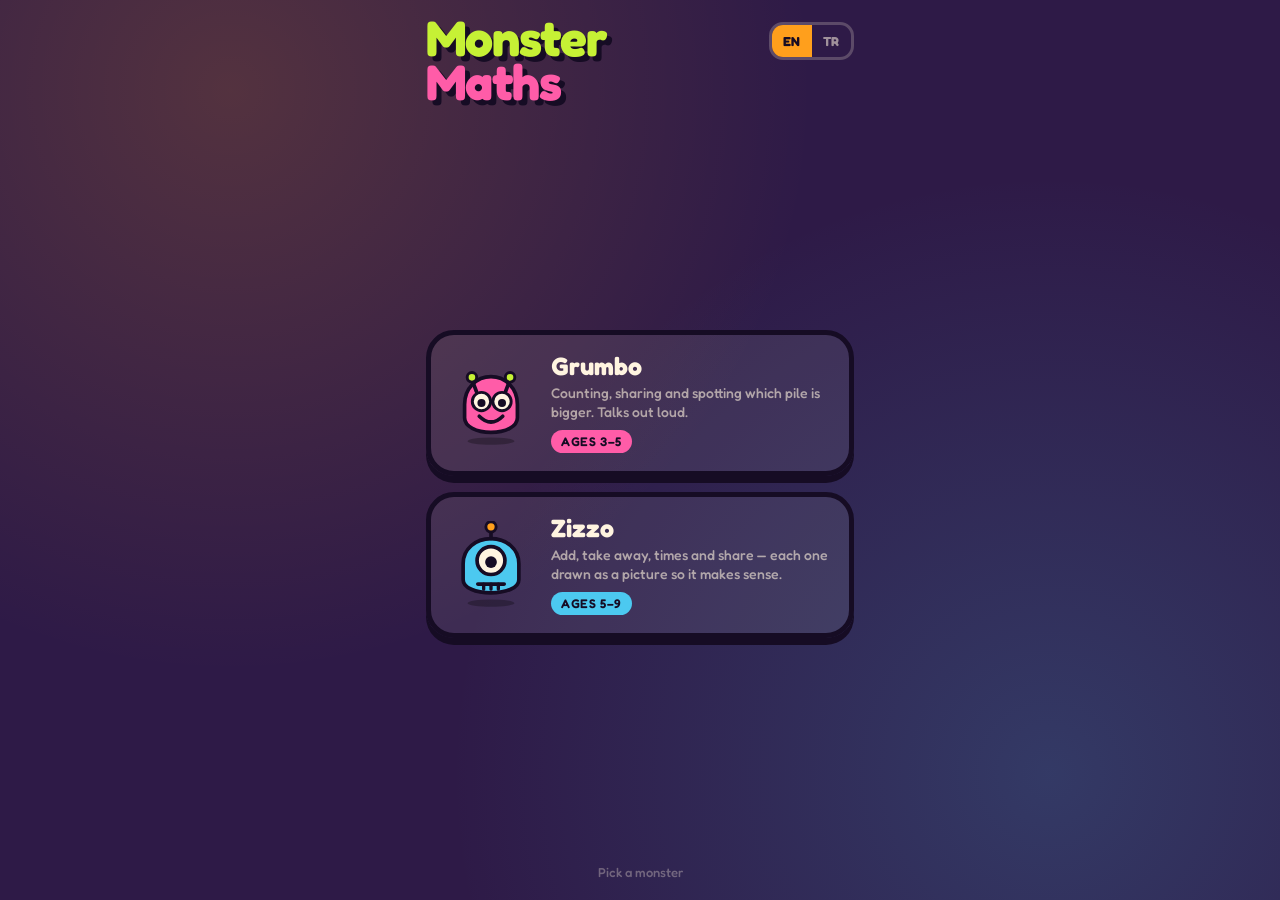
==== commit bd259d0e: "Add files via upload" ====
--- a/index.html
+++ b/index.html
@@ -42,17 +42,30 @@
 
   .stage{
     width:100%;max-width:460px;
-    display:flex;flex-direction:column;gap:16px;
-    padding:calc(env(safe-area-inset-top) + 22px) 16px calc(env(safe-area-inset-bottom) + 20px);
-  }
+    display:flex;flex-direction:column;gap:14px;
+    padding:calc(env(safe-area-inset-top) + 16px) 16px calc(env(safe-area-inset-bottom) + 20px);
+  }
+
+  .head{display:flex;align-items:flex-start;justify-content:space-between;gap:12px;flex:none}
 
   .wordmark{
-    font-size:clamp(38px,12vw,52px);
+    font-size:clamp(36px,11.5vw,50px);
     font-weight:700;line-height:.88;letter-spacing:-.02em;
     margin:0;color:var(--lime);text-shadow:5px 5px 0 var(--ink);
-    flex:none;
   }
   .wordmark span{display:block;color:var(--pink)}
+
+  .lang{
+    flex:none;margin-top:6px;
+    display:flex;border:3px solid rgba(255,244,224,.22);
+    border-radius:14px;overflow:hidden;
+  }
+  .lang button{
+    font-family:inherit;font-size:13px;font-weight:700;letter-spacing:.04em;
+    background:none;border:none;color:rgba(255,244,224,.55);
+    padding:8px 11px;cursor:pointer;
+  }
+  .lang button[aria-pressed="true"]{background:var(--tangerine);color:var(--ink)}
 
   .doors{display:flex;flex-direction:column;gap:16px;flex:1;justify-content:center;min-height:0}
 
@@ -66,9 +79,9 @@
     transition:transform .07s ease, box-shadow .07s ease;
   }
   .door:active{transform:translateY(7px);box-shadow:0 0 0 var(--ink)}
-  .door svg{width:92px;height:92px;flex:none}
-  .door h2{margin:0;font-size:26px;font-weight:700;line-height:1.05}
-  .door p{margin:5px 0 0;font-size:14.5px;font-weight:500;color:rgba(255,244,224,.6);line-height:1.35}
+  .door svg{width:88px;height:88px;flex:none}
+  .door h2{margin:0;font-size:25px;font-weight:700;line-height:1.05}
+  .door p{margin:5px 0 0;font-size:14px;font-weight:500;color:rgba(255,244,224,.6);line-height:1.35}
   .door .age{
     display:inline-block;margin-top:8px;
     font-size:12.5px;font-weight:600;letter-spacing:.05em;
@@ -77,10 +90,7 @@
   .door.little .age{background:var(--pink);color:var(--ink)}
   .door.big .age{background:var(--sky);color:var(--ink)}
 
-  .foot{
-    text-align:center;font-size:13px;font-weight:500;
-    color:rgba(255,244,224,.32);flex:none;
-  }
+  .foot{text-align:center;font-size:13px;font-weight:500;color:rgba(255,244,224,.32);flex:none;margin:0}
 
   @keyframes float{0%,100%{transform:translateY(0)}50%{transform:translateY(-7px)}}
   .door.little svg{animation:float 3.2s ease-in-out infinite}
@@ -92,11 +102,17 @@
 <body>
 <div class="stage">
 
-  <h1 class="wordmark">Monster<span>Maths</span></h1>
+  <div class="head">
+    <h1 class="wordmark" id="wordmark"></h1>
+    <div class="lang">
+      <button data-l="en" aria-pressed="false">EN</button>
+      <button data-l="tr" aria-pressed="false">TR</button>
+    </div>
+  </div>
 
   <div class="doors">
 
-    <a class="door little" href="count.html">
+    <a class="door little" id="doorCount" href="count.html">
       <svg viewBox="0 0 120 120">
         <ellipse cx="60" cy="112" rx="32" ry="5" fill="rgba(0,0,0,.28)"/>
         <path d="M24 62c0-22 16-38 36-38s36 16 36 38v18c0 12-16 20-36 20s-36-8-36-20z"
@@ -112,12 +128,12 @@
       </svg>
       <div>
         <h2>Grumbo</h2>
-        <p>Counting, sharing and spotting which pile is bigger. Talks out loud.</p>
-        <span class="age">AGES 3–5</span>
+        <p class="blurb"></p>
+        <span class="age"></span>
       </div>
     </a>
 
-    <a class="door big" href="math.html">
+    <a class="door big" id="doorMath" href="math.html">
       <svg viewBox="0 0 120 120">
         <ellipse cx="60" cy="112" rx="32" ry="5" fill="rgba(0,0,0,.28)"/>
         <path d="M22 58c0-20 17-34 38-34s38 14 38 34v22c0 11-17 18-38 18s-38-7-38-18z"
@@ -131,14 +147,82 @@
       </svg>
       <div>
         <h2>Zizzo</h2>
-        <p>Add, take away, times and share &mdash; each one drawn as a picture so it makes sense.</p>
-        <span class="age">AGES 5–9</span>
+        <p class="blurb"></p>
+        <span class="age"></span>
       </div>
     </a>
 
   </div>
 
-  <p class="foot">Pick a monster</p>
+  <p class="foot" id="foot"></p>
 </div>
+
+<script>
+(function(){
+"use strict";
+
+var LANG = (function(){
+  var q = new URLSearchParams(location.search).get("lang");
+  if (q === "tr" || q === "en") return q;
+  return /^tr/i.test(navigator.language || "") ? "tr" : "en";
+})();
+
+var STR = {
+  en: {
+    title:"Monster", title2:"Maths",
+    countBlurb:"Counting, sharing and spotting which pile is bigger. Talks out loud.",
+    countAge:"AGES 3\u20135",
+    mathBlurb:"Add, take away, times and share \u2014 each one drawn as a picture so it makes sense.",
+    mathAge:"AGES 5\u20139",
+    foot:"Pick a monster"
+  },
+  tr: {
+    title:"Canavar", title2:"Matematik",
+    countBlurb:"Sayma, paylaşma ve hangi yığında daha çok olduğunu bulma. Sesli konuşur.",
+    countAge:"3\u20135 YAŞ",
+    mathBlurb:"Topla, çıkar, çarp ve böl \u2014 hepsi anlaşılsın diye resimle anlatılır.",
+    mathAge:"5\u20139 YAŞ",
+    foot:"Bir canavar seç"
+  }
+};
+
+function paint(){
+  var T = STR[LANG];
+  document.documentElement.lang = LANG;
+
+  document.getElementById("wordmark").innerHTML =
+    T.title + "<span>" + T.title2 + "</span>";
+
+  var blurbs = document.querySelectorAll(".blurb");
+  var ages   = document.querySelectorAll(".age");
+  blurbs[0].textContent = T.countBlurb;
+  ages[0].textContent   = T.countAge;
+  blurbs[1].textContent = T.mathBlurb;
+  ages[1].textContent   = T.mathAge;
+  document.getElementById("foot").textContent = T.foot;
+
+  document.getElementById("doorCount").href = "count.html?lang=" + LANG;
+  document.getElementById("doorMath").href  = "math.html?lang="  + LANG;
+
+  Array.prototype.forEach.call(
+    document.querySelectorAll(".lang button"),
+    function(b){ b.setAttribute("aria-pressed", b.dataset.l === LANG); }
+  );
+}
+
+Array.prototype.forEach.call(
+  document.querySelectorAll(".lang button"),
+  function(b){
+    b.addEventListener("click", function(){
+      LANG = b.dataset.l;
+      history.replaceState(null, "", "?lang=" + LANG);
+      paint();
+    });
+  }
+);
+
+paint();
+})();
+</script>
 </body>
 </html>
